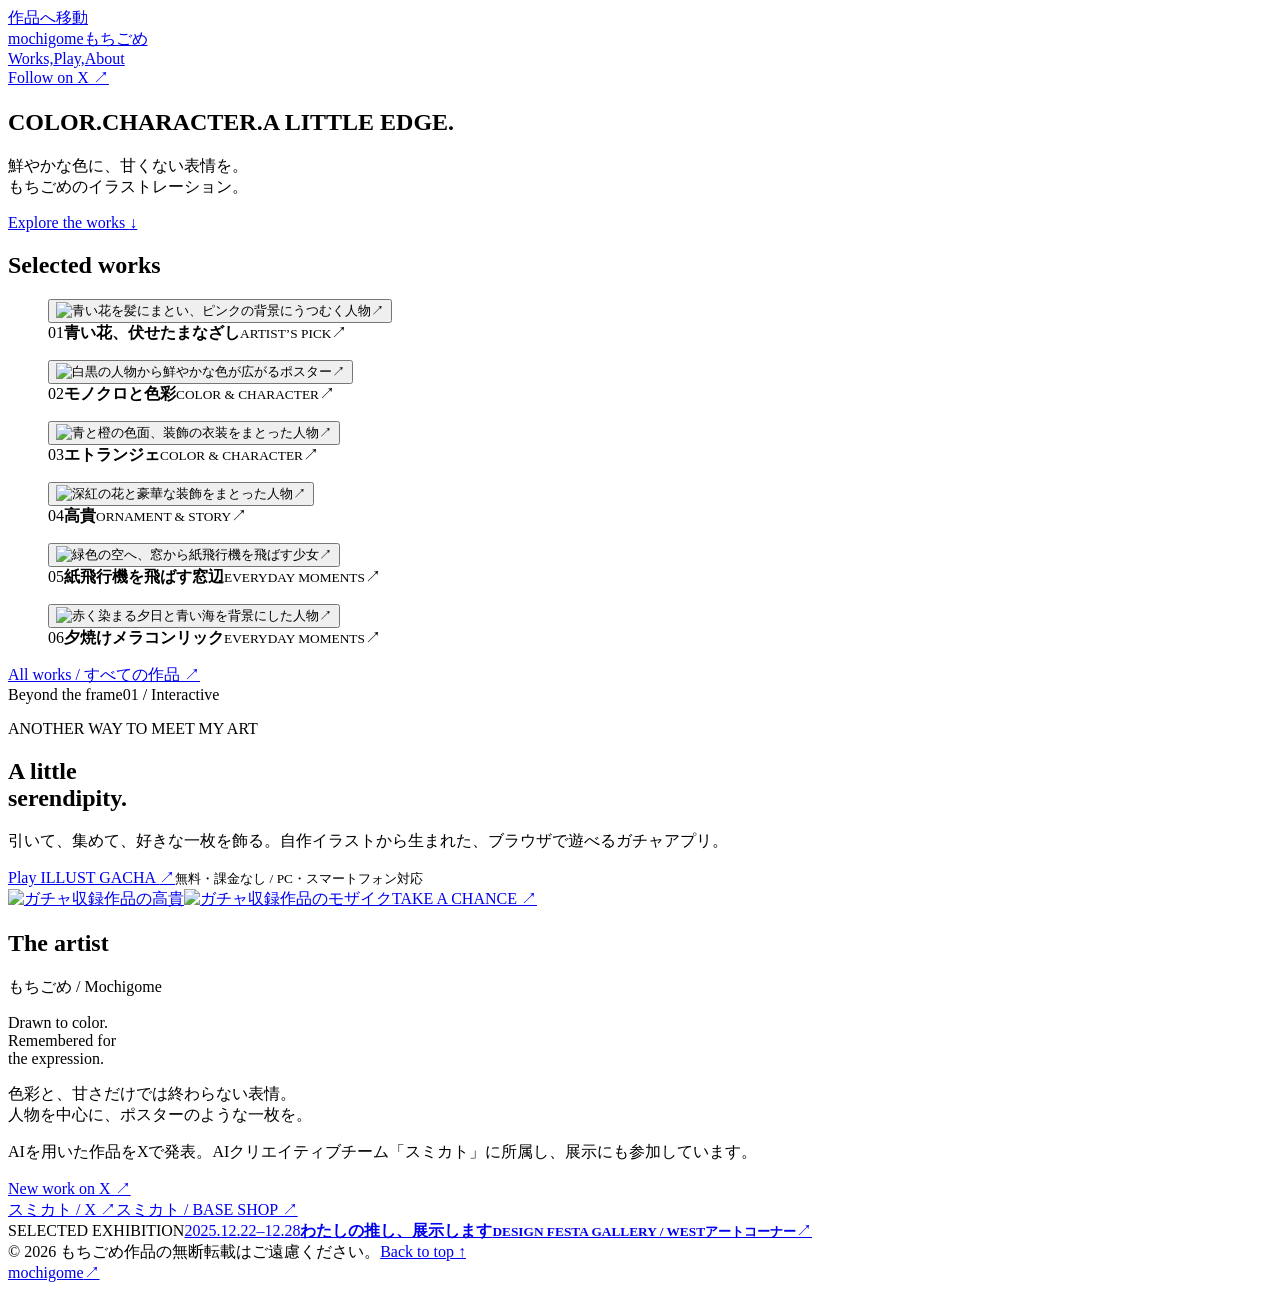
==== index.html @ c5fef79a "Publish Mochigome artist portfolio" ====
<!doctype html><html lang="ja"><head><meta charset="UTF-8"><meta name="viewport" content="width=device-width,initial-scale=1"><title>もちごめ | 色彩と、甘くない表情。</title><meta name="description" content="もちごめのイラストレーション。鮮やかな色に、甘くない表情を。"><link rel="icon" href="/portfolio/favicon.svg">  <script type="module" crossorigin src="/portfolio/assets/index-CirfaHj1.js"></script>
  <link rel="stylesheet" crossorigin href="/portfolio/assets/index-Zeqx3QjS.css">
<link rel="canonical" href="https://mochigome329.github.io/portfolio/">
<meta property="og:type" content="website"><meta property="og:locale" content="ja_JP">
<meta property="og:site_name" content="もちごめ"><meta property="og:title" content="もちごめ | 色彩と、甘くない表情。">
<meta property="og:description" content="色彩と、甘さだけでは終わらない表情。AIアーティスト・もちごめの作品集。"><meta property="og:url" content="https://mochigome329.github.io/portfolio/">
<meta property="og:image" content="https://mochigome329.github.io/portfolio/art/r062.webp"><meta name="twitter:card" content="summary_large_image">
<meta name="twitter:creator" content="@oIwaaakIo"><meta name="robots" content="index, follow"></head><body><div id="root"><link rel="preload" as="image" imageSrcSet="/portfolio/art/r062-small.webp 480w, /portfolio/art/r062.webp 928w" imageSizes="(max-width: 520px) 92vw, (max-width: 900px) 43vw, 27vw" fetchPriority="high"/><link rel="preload" as="image" imageSrcSet="/portfolio/art/r118-small.webp 480w, /portfolio/art/r118.webp 928w" imageSizes="(max-width: 520px) 92vw, (max-width: 900px) 43vw, 27vw" fetchPriority="high"/><link rel="preload" as="image" imageSrcSet="/portfolio/art/r002-small.webp 480w, /portfolio/art/r002.webp 928w" imageSizes="(max-width: 520px) 92vw, (max-width: 900px) 43vw, 27vw" fetchPriority="high"/><link rel="preload" as="image" imageSrcSet="/portfolio/art/r065-small.webp 480w, /portfolio/art/r065.webp 928w" imageSizes="(max-width: 520px) 92vw, (max-width: 900px) 43vw, 27vw" fetchPriority="high"/><a class="skip" href="#works">作品へ移動</a><header class="header"><a href="/portfolio/" class="wordmark">mochigome<span>もちごめ</span></a><nav aria-label="メインナビゲーション"><a href="/portfolio/works/">Works,</a><a href="/portfolio/#projects">Play,</a><a href="/portfolio/#about">About</a></nav><a class="header-social" href="https://x.com/oIwaaakIo" target="_blank" rel="noreferrer">Follow on X ↗</a></header><main id="top"><section class="intro section-grid" aria-labelledby="hero-title"><div class="intro-main"><h1 id="hero-title"><span class="type-line">COLOR.</span><span class="type-line">CHARACTER.</span><span class="type-line type-accent">A LITTLE EDGE.</span></h1><div class="intro-bottom"><p>鮮やかな色に、甘くない表情を。<br/>もちごめのイラストレーション。</p><a href="#works" class="inline-link">Explore the works <span>↓</span></a></div></div></section><section class="archive section-grid featured-archive" id="works" aria-labelledby="works-title"><div class="rail archive-rail"><h2 id="works-title">Selected works</h2></div><div class="archive-grid"><figure class="piece piece-0"><div class="piece-image"><button class="artwork" aria-label="青い花を髪にまとい、ピンクの背景にうつむく人物を拡大"><img src="/portfolio/art/r062.webp" alt="青い花を髪にまとい、ピンクの背景にうつむく人物" width="928" height="1232" srcSet="/portfolio/art/r062-small.webp 480w, /portfolio/art/r062.webp 928w" sizes="(max-width: 520px) 92vw, (max-width: 900px) 43vw, 27vw" loading="eager" fetchPriority="high"/><span class="image-open" aria-hidden="true">↗</span></button></div><figcaption><span class="piece-number">01</span><span><strong>青い花、伏せたまなざし</strong><small>ARTIST’S PICK</small></span><span class="piece-arrow" aria-hidden="true">↗</span></figcaption></figure><figure class="piece piece-1"><div class="piece-image"><button class="artwork" aria-label="白黒の人物から鮮やかな色が広がるポスターを拡大"><img src="/portfolio/art/r118.webp" alt="白黒の人物から鮮やかな色が広がるポスター" width="928" height="1232" srcSet="/portfolio/art/r118-small.webp 480w, /portfolio/art/r118.webp 928w" sizes="(max-width: 520px) 92vw, (max-width: 900px) 43vw, 27vw" loading="eager" fetchPriority="high"/><span class="image-open" aria-hidden="true">↗</span></button></div><figcaption><span class="piece-number">02</span><span><strong>モノクロと色彩</strong><small>COLOR &amp; CHARACTER</small></span><span class="piece-arrow" aria-hidden="true">↗</span></figcaption></figure><figure class="piece piece-2"><div class="piece-image"><button class="artwork" aria-label="エトランジェを拡大"><img src="/portfolio/art/r002.webp" alt="青と橙の色面、装飾の衣装をまとった人物" width="928" height="1232" srcSet="/portfolio/art/r002-small.webp 480w, /portfolio/art/r002.webp 928w" sizes="(max-width: 520px) 92vw, (max-width: 900px) 43vw, 27vw" loading="eager" fetchPriority="high"/><span class="image-open" aria-hidden="true">↗</span></button></div><figcaption><span class="piece-number">03</span><span><strong>エトランジェ</strong><small>COLOR &amp; CHARACTER</small></span><span class="piece-arrow" aria-hidden="true">↗</span></figcaption></figure><figure class="piece piece-3"><div class="piece-image"><button class="artwork" aria-label="高貴を拡大"><img src="/portfolio/art/r065.webp" alt="深紅の花と豪華な装飾をまとった人物" width="928" height="1232" srcSet="/portfolio/art/r065-small.webp 480w, /portfolio/art/r065.webp 928w" sizes="(max-width: 520px) 92vw, (max-width: 900px) 43vw, 27vw" loading="eager" fetchPriority="high"/><span class="image-open" aria-hidden="true">↗</span></button></div><figcaption><span class="piece-number">04</span><span><strong>高貴</strong><small>ORNAMENT &amp; STORY</small></span><span class="piece-arrow" aria-hidden="true">↗</span></figcaption></figure><figure class="piece piece-4"><div class="piece-image"><button class="artwork" aria-label="緑色の空へ、窓から紙飛行機を飛ばす少女を拡大"><img src="/portfolio/art/r033.webp" alt="緑色の空へ、窓から紙飛行機を飛ばす少女" width="928" height="1232" srcSet="/portfolio/art/r033-small.webp 480w, /portfolio/art/r033.webp 928w" sizes="(max-width: 520px) 92vw, (max-width: 900px) 43vw, 27vw" loading="lazy" fetchPriority="auto"/><span class="image-open" aria-hidden="true">↗</span></button></div><figcaption><span class="piece-number">05</span><span><strong>紙飛行機を飛ばす窓辺</strong><small>EVERYDAY MOMENTS</small></span><span class="piece-arrow" aria-hidden="true">↗</span></figcaption></figure><figure class="piece piece-5"><div class="piece-image"><button class="artwork" aria-label="夕焼けメラコンリックを拡大"><img src="/portfolio/art/r139.webp" alt="赤く染まる夕日と青い海を背景にした人物" width="1024" height="1024" srcSet="/portfolio/art/r139-small.webp 480w, /portfolio/art/r139.webp 1024w" sizes="(max-width: 520px) 92vw, (max-width: 900px) 43vw, 27vw" loading="lazy" fetchPriority="auto"/><span class="image-open" aria-hidden="true">↗</span></button></div><figcaption><span class="piece-number">06</span><span><strong>夕焼けメラコンリック</strong><small>EVERYDAY MOMENTS</small></span><span class="piece-arrow" aria-hidden="true">↗</span></figcaption></figure></div><div class="archive-action"><a class="inline-link" href="/portfolio/works/">All works / すべての作品 <span>↗</span></a></div></section><section class="play-section section-grid" id="projects" aria-labelledby="project-title"><div class="rail"><span>Beyond the frame</span><span>01 / Interactive</span></div><div class="play-content"><div class="play-copy"><p class="micro">ANOTHER WAY TO MEET MY ART</p><h2 id="project-title">A little<br/>serendipity.</h2><p>引いて、集めて、好きな一枚を飾る。自作イラストから生まれた、ブラウザで遊べるガチャアプリ。</p><a class="inline-link" href="https://mochigome329.github.io/illust-gacha/" target="_blank" rel="noreferrer">Play ILLUST GACHA <span>↗</span></a><small class="play-note">無料・課金なし / PC・スマートフォン対応</small></div><a class="project-art" href="https://mochigome329.github.io/illust-gacha/" target="_blank" rel="noreferrer" aria-label="ILLUST GACHAを開く"><img src="/portfolio/art/r065-small.webp" alt="ガチャ収録作品の高貴" width="480" height="637" loading="lazy"/><img src="/portfolio/art/r025-small.webp" alt="ガチャ収録作品のモザイク" width="480" height="637" loading="lazy"/><span>TAKE A CHANCE ↗</span></a></div></section><section class="about-section section-grid" id="about" aria-labelledby="about-title"><div class="rail"><h2 id="about-title">The artist</h2><span>もちごめ / Mochigome</span></div><div class="about-content"><p class="statement">Drawn to color.<br/>Remembered for<br/>the expression.</p><div class="about-detail"><p>色彩と、甘さだけでは終わらない表情。<br/>人物を中心に、ポスターのような一枚を。</p><p>AIを用いた作品をXで発表。AIクリエイティブチーム「スミカト」に所属し、展示にも参加しています。</p><a class="inline-link" href="https://x.com/oIwaaakIo" target="_blank" rel="noreferrer">New work on X <span>↗</span></a><div class="collective-links"><a href="https://x.com/sumikato_art" target="_blank" rel="noreferrer">スミカト / X ↗</a><a href="https://t.co/s83KgLl2EQ" target="_blank" rel="noreferrer">スミカト / BASE SHOP ↗</a></div></div><div class="exhibition"><span class="micro">SELECTED EXHIBITION</span><a href="https://designfestagallery.com/oshi/" target="_blank" rel="noreferrer"><span>2025.12.22–12.28</span><strong>わたしの推し、展示します<small>DESIGN FESTA GALLERY / WESTアートコーナー</small></strong><span>↗</span></a></div></div></section></main><footer><div class="footer-top"><span>© 2026 もちごめ</span><span>作品の無断転載はご遠慮ください。</span><a href="#top">Back to top ↑</a></div><a class="footer-wordmark" href="https://x.com/oIwaaakIo" target="_blank" rel="noreferrer" aria-label="もちごめのXへ">mochigome<span>↗</span></a></footer></div></body></html>
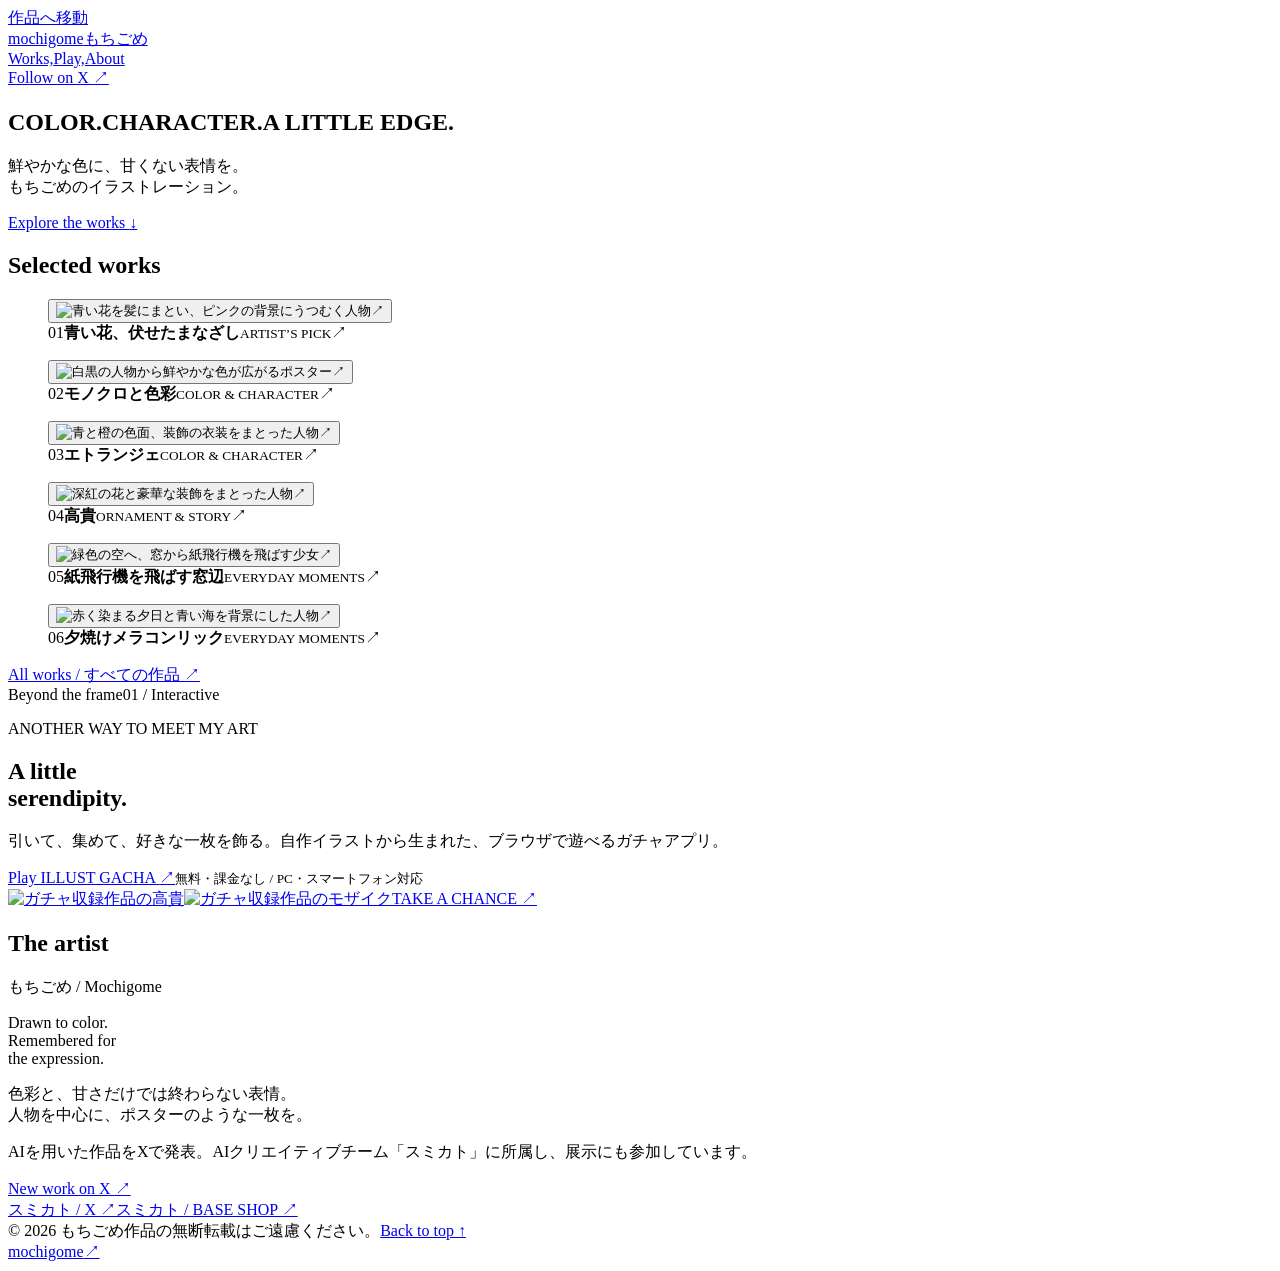
==== commit 4193b7e3: "Update portfolio publication" ====
--- a/index.html
+++ b/index.html
@@ -1,8 +1,8 @@
-<!doctype html><html lang="ja"><head><meta charset="UTF-8"><meta name="viewport" content="width=device-width,initial-scale=1"><title>もちごめ | 色彩と、甘くない表情。</title><meta name="description" content="もちごめのイラストレーション。鮮やかな色に、甘くない表情を。"><link rel="icon" href="/portfolio/favicon.svg">  <script type="module" crossorigin src="/portfolio/assets/index-CirfaHj1.js"></script>
+<!doctype html><html lang="ja"><head><meta charset="UTF-8"><meta name="viewport" content="width=device-width,initial-scale=1"><title>もちごめ | 色彩と、甘くない表情。</title><meta name="description" content="もちごめのイラストレーション。鮮やかな色に、甘くない表情を。"><link rel="icon" href="/portfolio/favicon.svg">  <script type="module" crossorigin src="/portfolio/assets/index-CVFdYA6m.js"></script>
   <link rel="stylesheet" crossorigin href="/portfolio/assets/index-Zeqx3QjS.css">
 <link rel="canonical" href="https://mochigome329.github.io/portfolio/">
 <meta property="og:type" content="website"><meta property="og:locale" content="ja_JP">
 <meta property="og:site_name" content="もちごめ"><meta property="og:title" content="もちごめ | 色彩と、甘くない表情。">
 <meta property="og:description" content="色彩と、甘さだけでは終わらない表情。AIアーティスト・もちごめの作品集。"><meta property="og:url" content="https://mochigome329.github.io/portfolio/">
 <meta property="og:image" content="https://mochigome329.github.io/portfolio/art/r062.webp"><meta name="twitter:card" content="summary_large_image">
-<meta name="twitter:creator" content="@oIwaaakIo"><meta name="robots" content="index, follow"></head><body><div id="root"><link rel="preload" as="image" imageSrcSet="/portfolio/art/r062-small.webp 480w, /portfolio/art/r062.webp 928w" imageSizes="(max-width: 520px) 92vw, (max-width: 900px) 43vw, 27vw" fetchPriority="high"/><link rel="preload" as="image" imageSrcSet="/portfolio/art/r118-small.webp 480w, /portfolio/art/r118.webp 928w" imageSizes="(max-width: 520px) 92vw, (max-width: 900px) 43vw, 27vw" fetchPriority="high"/><link rel="preload" as="image" imageSrcSet="/portfolio/art/r002-small.webp 480w, /portfolio/art/r002.webp 928w" imageSizes="(max-width: 520px) 92vw, (max-width: 900px) 43vw, 27vw" fetchPriority="high"/><link rel="preload" as="image" imageSrcSet="/portfolio/art/r065-small.webp 480w, /portfolio/art/r065.webp 928w" imageSizes="(max-width: 520px) 92vw, (max-width: 900px) 43vw, 27vw" fetchPriority="high"/><a class="skip" href="#works">作品へ移動</a><header class="header"><a href="/portfolio/" class="wordmark">mochigome<span>もちごめ</span></a><nav aria-label="メインナビゲーション"><a href="/portfolio/works/">Works,</a><a href="/portfolio/#projects">Play,</a><a href="/portfolio/#about">About</a></nav><a class="header-social" href="https://x.com/oIwaaakIo" target="_blank" rel="noreferrer">Follow on X ↗</a></header><main id="top"><section class="intro section-grid" aria-labelledby="hero-title"><div class="intro-main"><h1 id="hero-title"><span class="type-line">COLOR.</span><span class="type-line">CHARACTER.</span><span class="type-line type-accent">A LITTLE EDGE.</span></h1><div class="intro-bottom"><p>鮮やかな色に、甘くない表情を。<br/>もちごめのイラストレーション。</p><a href="#works" class="inline-link">Explore the works <span>↓</span></a></div></div></section><section class="archive section-grid featured-archive" id="works" aria-labelledby="works-title"><div class="rail archive-rail"><h2 id="works-title">Selected works</h2></div><div class="archive-grid"><figure class="piece piece-0"><div class="piece-image"><button class="artwork" aria-label="青い花を髪にまとい、ピンクの背景にうつむく人物を拡大"><img src="/portfolio/art/r062.webp" alt="青い花を髪にまとい、ピンクの背景にうつむく人物" width="928" height="1232" srcSet="/portfolio/art/r062-small.webp 480w, /portfolio/art/r062.webp 928w" sizes="(max-width: 520px) 92vw, (max-width: 900px) 43vw, 27vw" loading="eager" fetchPriority="high"/><span class="image-open" aria-hidden="true">↗</span></button></div><figcaption><span class="piece-number">01</span><span><strong>青い花、伏せたまなざし</strong><small>ARTIST’S PICK</small></span><span class="piece-arrow" aria-hidden="true">↗</span></figcaption></figure><figure class="piece piece-1"><div class="piece-image"><button class="artwork" aria-label="白黒の人物から鮮やかな色が広がるポスターを拡大"><img src="/portfolio/art/r118.webp" alt="白黒の人物から鮮やかな色が広がるポスター" width="928" height="1232" srcSet="/portfolio/art/r118-small.webp 480w, /portfolio/art/r118.webp 928w" sizes="(max-width: 520px) 92vw, (max-width: 900px) 43vw, 27vw" loading="eager" fetchPriority="high"/><span class="image-open" aria-hidden="true">↗</span></button></div><figcaption><span class="piece-number">02</span><span><strong>モノクロと色彩</strong><small>COLOR &amp; CHARACTER</small></span><span class="piece-arrow" aria-hidden="true">↗</span></figcaption></figure><figure class="piece piece-2"><div class="piece-image"><button class="artwork" aria-label="エトランジェを拡大"><img src="/portfolio/art/r002.webp" alt="青と橙の色面、装飾の衣装をまとった人物" width="928" height="1232" srcSet="/portfolio/art/r002-small.webp 480w, /portfolio/art/r002.webp 928w" sizes="(max-width: 520px) 92vw, (max-width: 900px) 43vw, 27vw" loading="eager" fetchPriority="high"/><span class="image-open" aria-hidden="true">↗</span></button></div><figcaption><span class="piece-number">03</span><span><strong>エトランジェ</strong><small>COLOR &amp; CHARACTER</small></span><span class="piece-arrow" aria-hidden="true">↗</span></figcaption></figure><figure class="piece piece-3"><div class="piece-image"><button class="artwork" aria-label="高貴を拡大"><img src="/portfolio/art/r065.webp" alt="深紅の花と豪華な装飾をまとった人物" width="928" height="1232" srcSet="/portfolio/art/r065-small.webp 480w, /portfolio/art/r065.webp 928w" sizes="(max-width: 520px) 92vw, (max-width: 900px) 43vw, 27vw" loading="eager" fetchPriority="high"/><span class="image-open" aria-hidden="true">↗</span></button></div><figcaption><span class="piece-number">04</span><span><strong>高貴</strong><small>ORNAMENT &amp; STORY</small></span><span class="piece-arrow" aria-hidden="true">↗</span></figcaption></figure><figure class="piece piece-4"><div class="piece-image"><button class="artwork" aria-label="緑色の空へ、窓から紙飛行機を飛ばす少女を拡大"><img src="/portfolio/art/r033.webp" alt="緑色の空へ、窓から紙飛行機を飛ばす少女" width="928" height="1232" srcSet="/portfolio/art/r033-small.webp 480w, /portfolio/art/r033.webp 928w" sizes="(max-width: 520px) 92vw, (max-width: 900px) 43vw, 27vw" loading="lazy" fetchPriority="auto"/><span class="image-open" aria-hidden="true">↗</span></button></div><figcaption><span class="piece-number">05</span><span><strong>紙飛行機を飛ばす窓辺</strong><small>EVERYDAY MOMENTS</small></span><span class="piece-arrow" aria-hidden="true">↗</span></figcaption></figure><figure class="piece piece-5"><div class="piece-image"><button class="artwork" aria-label="夕焼けメラコンリックを拡大"><img src="/portfolio/art/r139.webp" alt="赤く染まる夕日と青い海を背景にした人物" width="1024" height="1024" srcSet="/portfolio/art/r139-small.webp 480w, /portfolio/art/r139.webp 1024w" sizes="(max-width: 520px) 92vw, (max-width: 900px) 43vw, 27vw" loading="lazy" fetchPriority="auto"/><span class="image-open" aria-hidden="true">↗</span></button></div><figcaption><span class="piece-number">06</span><span><strong>夕焼けメラコンリック</strong><small>EVERYDAY MOMENTS</small></span><span class="piece-arrow" aria-hidden="true">↗</span></figcaption></figure></div><div class="archive-action"><a class="inline-link" href="/portfolio/works/">All works / すべての作品 <span>↗</span></a></div></section><section class="play-section section-grid" id="projects" aria-labelledby="project-title"><div class="rail"><span>Beyond the frame</span><span>01 / Interactive</span></div><div class="play-content"><div class="play-copy"><p class="micro">ANOTHER WAY TO MEET MY ART</p><h2 id="project-title">A little<br/>serendipity.</h2><p>引いて、集めて、好きな一枚を飾る。自作イラストから生まれた、ブラウザで遊べるガチャアプリ。</p><a class="inline-link" href="https://mochigome329.github.io/illust-gacha/" target="_blank" rel="noreferrer">Play ILLUST GACHA <span>↗</span></a><small class="play-note">無料・課金なし / PC・スマートフォン対応</small></div><a class="project-art" href="https://mochigome329.github.io/illust-gacha/" target="_blank" rel="noreferrer" aria-label="ILLUST GACHAを開く"><img src="/portfolio/art/r065-small.webp" alt="ガチャ収録作品の高貴" width="480" height="637" loading="lazy"/><img src="/portfolio/art/r025-small.webp" alt="ガチャ収録作品のモザイク" width="480" height="637" loading="lazy"/><span>TAKE A CHANCE ↗</span></a></div></section><section class="about-section section-grid" id="about" aria-labelledby="about-title"><div class="rail"><h2 id="about-title">The artist</h2><span>もちごめ / Mochigome</span></div><div class="about-content"><p class="statement">Drawn to color.<br/>Remembered for<br/>the expression.</p><div class="about-detail"><p>色彩と、甘さだけでは終わらない表情。<br/>人物を中心に、ポスターのような一枚を。</p><p>AIを用いた作品をXで発表。AIクリエイティブチーム「スミカト」に所属し、展示にも参加しています。</p><a class="inline-link" href="https://x.com/oIwaaakIo" target="_blank" rel="noreferrer">New work on X <span>↗</span></a><div class="collective-links"><a href="https://x.com/sumikato_art" target="_blank" rel="noreferrer">スミカト / X ↗</a><a href="https://t.co/s83KgLl2EQ" target="_blank" rel="noreferrer">スミカト / BASE SHOP ↗</a></div></div><div class="exhibition"><span class="micro">SELECTED EXHIBITION</span><a href="https://designfestagallery.com/oshi/" target="_blank" rel="noreferrer"><span>2025.12.22–12.28</span><strong>わたしの推し、展示します<small>DESIGN FESTA GALLERY / WESTアートコーナー</small></strong><span>↗</span></a></div></div></section></main><footer><div class="footer-top"><span>© 2026 もちごめ</span><span>作品の無断転載はご遠慮ください。</span><a href="#top">Back to top ↑</a></div><a class="footer-wordmark" href="https://x.com/oIwaaakIo" target="_blank" rel="noreferrer" aria-label="もちごめのXへ">mochigome<span>↗</span></a></footer></div></body></html>+<meta name="twitter:creator" content="@oIwaaakIo"><meta name="robots" content="index, follow"></head><body><div id="root"><link rel="preload" as="image" imageSrcSet="/portfolio/art/r062-small.webp 480w, /portfolio/art/r062.webp 928w" imageSizes="(max-width: 520px) 92vw, (max-width: 900px) 43vw, 27vw" fetchPriority="high"/><link rel="preload" as="image" imageSrcSet="/portfolio/art/r118-small.webp 480w, /portfolio/art/r118.webp 928w" imageSizes="(max-width: 520px) 92vw, (max-width: 900px) 43vw, 27vw" fetchPriority="high"/><link rel="preload" as="image" imageSrcSet="/portfolio/art/r002-small.webp 480w, /portfolio/art/r002.webp 928w" imageSizes="(max-width: 520px) 92vw, (max-width: 900px) 43vw, 27vw" fetchPriority="high"/><link rel="preload" as="image" imageSrcSet="/portfolio/art/r065-small.webp 480w, /portfolio/art/r065.webp 928w" imageSizes="(max-width: 520px) 92vw, (max-width: 900px) 43vw, 27vw" fetchPriority="high"/><a class="skip" href="#works">作品へ移動</a><header class="header"><a href="/portfolio/" class="wordmark">mochigome<span>もちごめ</span></a><nav aria-label="メインナビゲーション"><a href="/portfolio/works/">Works,</a><a href="/portfolio/#projects">Play,</a><a href="/portfolio/#about">About</a></nav><a class="header-social" href="https://x.com/oIwaaakIo" target="_blank" rel="noreferrer">Follow on X ↗</a></header><main id="top"><section class="intro section-grid" aria-labelledby="hero-title"><div class="intro-main"><h1 id="hero-title"><span class="type-line">COLOR.</span><span class="type-line">CHARACTER.</span><span class="type-line type-accent">A LITTLE EDGE.</span></h1><div class="intro-bottom"><p>鮮やかな色に、甘くない表情を。<br/>もちごめのイラストレーション。</p><a href="#works" class="inline-link">Explore the works <span>↓</span></a></div></div></section><section class="archive section-grid featured-archive" id="works" aria-labelledby="works-title"><div class="rail archive-rail"><h2 id="works-title">Selected works</h2></div><div class="archive-grid"><figure class="piece piece-0"><div class="piece-image"><button class="artwork" aria-label="青い花を髪にまとい、ピンクの背景にうつむく人物を拡大"><img src="/portfolio/art/r062.webp" alt="青い花を髪にまとい、ピンクの背景にうつむく人物" width="928" height="1232" srcSet="/portfolio/art/r062-small.webp 480w, /portfolio/art/r062.webp 928w" sizes="(max-width: 520px) 92vw, (max-width: 900px) 43vw, 27vw" loading="eager" fetchPriority="high"/><span class="image-open" aria-hidden="true">↗</span></button></div><figcaption><span class="piece-number">01</span><span><strong>青い花、伏せたまなざし</strong><small>ARTIST’S PICK</small></span><span class="piece-arrow" aria-hidden="true">↗</span></figcaption></figure><figure class="piece piece-1"><div class="piece-image"><button class="artwork" aria-label="白黒の人物から鮮やかな色が広がるポスターを拡大"><img src="/portfolio/art/r118.webp" alt="白黒の人物から鮮やかな色が広がるポスター" width="928" height="1232" srcSet="/portfolio/art/r118-small.webp 480w, /portfolio/art/r118.webp 928w" sizes="(max-width: 520px) 92vw, (max-width: 900px) 43vw, 27vw" loading="eager" fetchPriority="high"/><span class="image-open" aria-hidden="true">↗</span></button></div><figcaption><span class="piece-number">02</span><span><strong>モノクロと色彩</strong><small>COLOR &amp; CHARACTER</small></span><span class="piece-arrow" aria-hidden="true">↗</span></figcaption></figure><figure class="piece piece-2"><div class="piece-image"><button class="artwork" aria-label="エトランジェを拡大"><img src="/portfolio/art/r002.webp" alt="青と橙の色面、装飾の衣装をまとった人物" width="928" height="1232" srcSet="/portfolio/art/r002-small.webp 480w, /portfolio/art/r002.webp 928w" sizes="(max-width: 520px) 92vw, (max-width: 900px) 43vw, 27vw" loading="eager" fetchPriority="high"/><span class="image-open" aria-hidden="true">↗</span></button></div><figcaption><span class="piece-number">03</span><span><strong>エトランジェ</strong><small>COLOR &amp; CHARACTER</small></span><span class="piece-arrow" aria-hidden="true">↗</span></figcaption></figure><figure class="piece piece-3"><div class="piece-image"><button class="artwork" aria-label="高貴を拡大"><img src="/portfolio/art/r065.webp" alt="深紅の花と豪華な装飾をまとった人物" width="928" height="1232" srcSet="/portfolio/art/r065-small.webp 480w, /portfolio/art/r065.webp 928w" sizes="(max-width: 520px) 92vw, (max-width: 900px) 43vw, 27vw" loading="eager" fetchPriority="high"/><span class="image-open" aria-hidden="true">↗</span></button></div><figcaption><span class="piece-number">04</span><span><strong>高貴</strong><small>ORNAMENT &amp; STORY</small></span><span class="piece-arrow" aria-hidden="true">↗</span></figcaption></figure><figure class="piece piece-4"><div class="piece-image"><button class="artwork" aria-label="緑色の空へ、窓から紙飛行機を飛ばす少女を拡大"><img src="/portfolio/art/r033.webp" alt="緑色の空へ、窓から紙飛行機を飛ばす少女" width="928" height="1232" srcSet="/portfolio/art/r033-small.webp 480w, /portfolio/art/r033.webp 928w" sizes="(max-width: 520px) 92vw, (max-width: 900px) 43vw, 27vw" loading="lazy" fetchPriority="auto"/><span class="image-open" aria-hidden="true">↗</span></button></div><figcaption><span class="piece-number">05</span><span><strong>紙飛行機を飛ばす窓辺</strong><small>EVERYDAY MOMENTS</small></span><span class="piece-arrow" aria-hidden="true">↗</span></figcaption></figure><figure class="piece piece-5"><div class="piece-image"><button class="artwork" aria-label="夕焼けメラコンリックを拡大"><img src="/portfolio/art/r139.webp" alt="赤く染まる夕日と青い海を背景にした人物" width="1024" height="1024" srcSet="/portfolio/art/r139-small.webp 480w, /portfolio/art/r139.webp 1024w" sizes="(max-width: 520px) 92vw, (max-width: 900px) 43vw, 27vw" loading="lazy" fetchPriority="auto"/><span class="image-open" aria-hidden="true">↗</span></button></div><figcaption><span class="piece-number">06</span><span><strong>夕焼けメラコンリック</strong><small>EVERYDAY MOMENTS</small></span><span class="piece-arrow" aria-hidden="true">↗</span></figcaption></figure></div><div class="archive-action"><a class="inline-link" href="/portfolio/works/">All works / すべての作品 <span>↗</span></a></div></section><section class="play-section section-grid" id="projects" aria-labelledby="project-title"><div class="rail"><span>Beyond the frame</span><span>01 / Interactive</span></div><div class="play-content"><div class="play-copy"><p class="micro">ANOTHER WAY TO MEET MY ART</p><h2 id="project-title">A little<br/>serendipity.</h2><p>引いて、集めて、好きな一枚を飾る。自作イラストから生まれた、ブラウザで遊べるガチャアプリ。</p><a class="inline-link" href="https://mochigome329.github.io/illust-gacha/" target="_blank" rel="noreferrer">Play ILLUST GACHA <span>↗</span></a><small class="play-note">無料・課金なし / PC・スマートフォン対応</small></div><a class="project-art" href="https://mochigome329.github.io/illust-gacha/" target="_blank" rel="noreferrer" aria-label="ILLUST GACHAを開く"><img src="/portfolio/art/r065-small.webp" alt="ガチャ収録作品の高貴" width="480" height="637" loading="lazy"/><img src="/portfolio/art/r025-small.webp" alt="ガチャ収録作品のモザイク" width="480" height="637" loading="lazy"/><span>TAKE A CHANCE ↗</span></a></div></section><section class="about-section section-grid" id="about" aria-labelledby="about-title"><div class="rail"><h2 id="about-title">The artist</h2><span>もちごめ / Mochigome</span></div><div class="about-content"><p class="statement">Drawn to color.<br/>Remembered for<br/>the expression.</p><div class="about-detail"><p>色彩と、甘さだけでは終わらない表情。<br/>人物を中心に、ポスターのような一枚を。</p><p>AIを用いた作品をXで発表。AIクリエイティブチーム「スミカト」に所属し、展示にも参加しています。</p><a class="inline-link" href="https://x.com/oIwaaakIo" target="_blank" rel="noreferrer">New work on X <span>↗</span></a><div class="collective-links"><a href="https://x.com/sumikato_art" target="_blank" rel="noreferrer">スミカト / X ↗</a><a href="https://t.co/s83KgLl2EQ" target="_blank" rel="noreferrer">スミカト / BASE SHOP ↗</a></div></div></div></section></main><footer><div class="footer-top"><span>© 2026 もちごめ</span><span>作品の無断転載はご遠慮ください。</span><a href="#top">Back to top ↑</a></div><a class="footer-wordmark" href="https://x.com/oIwaaakIo" target="_blank" rel="noreferrer" aria-label="もちごめのXへ">mochigome<span>↗</span></a></footer></div></body></html>
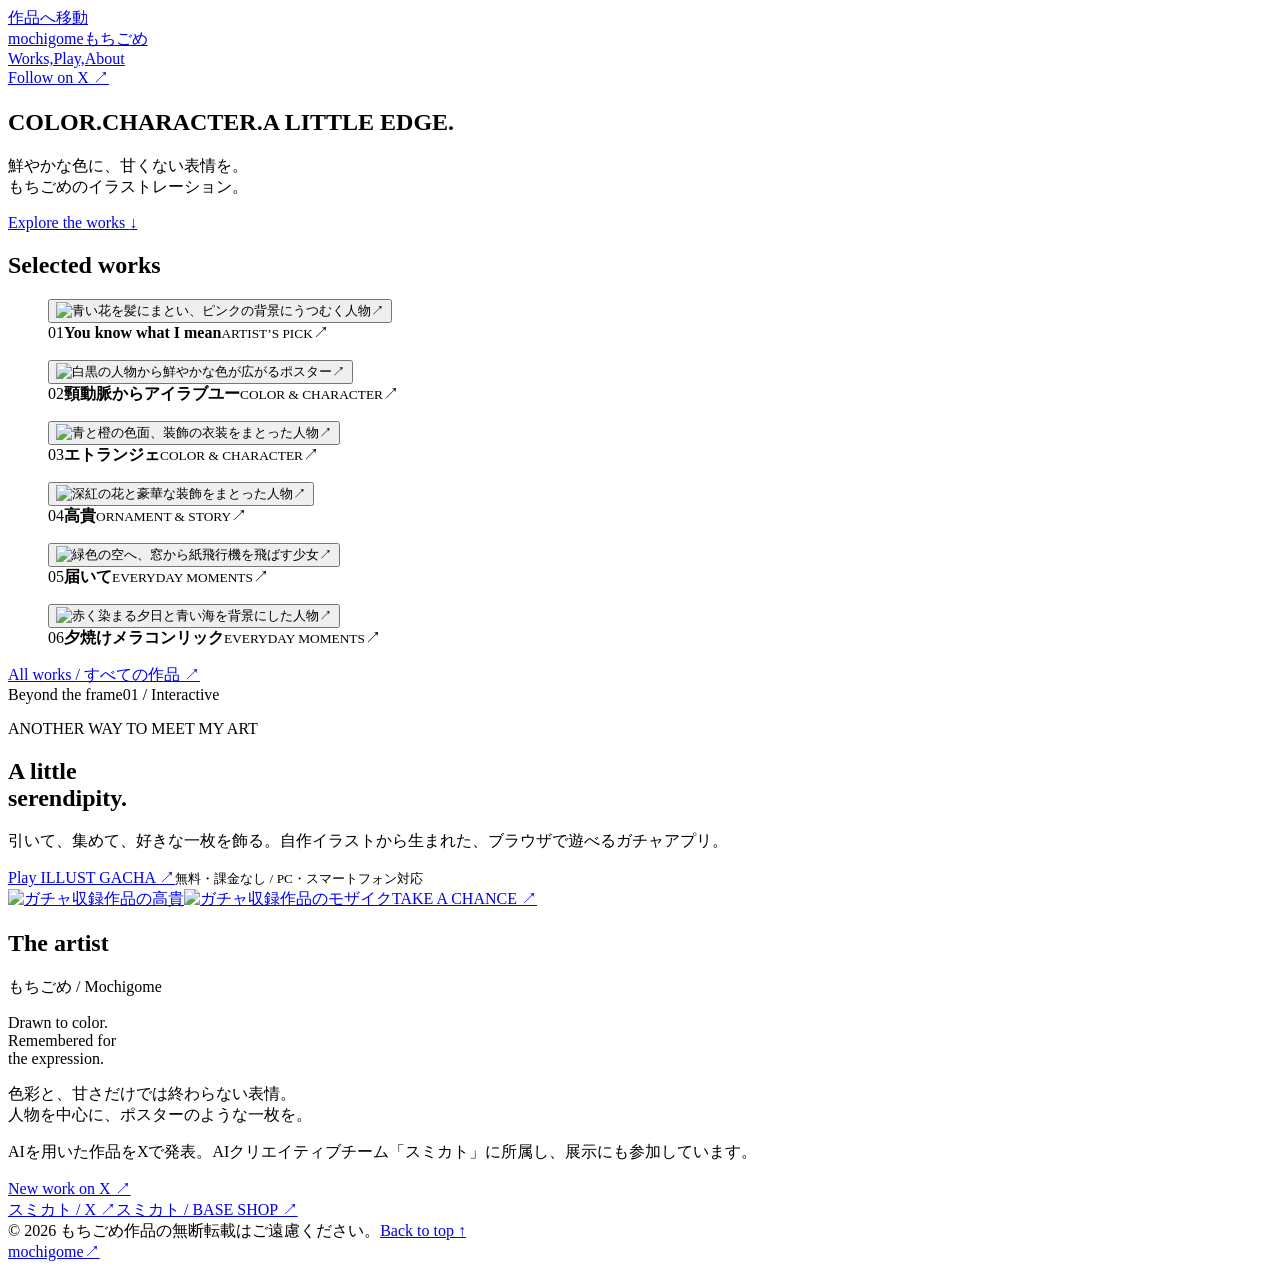
==== commit e1685e72: "Update portfolio publication" ====
--- a/index.html
+++ b/index.html
@@ -1,8 +1,8 @@
-<!doctype html><html lang="ja"><head><meta charset="UTF-8"><meta name="viewport" content="width=device-width,initial-scale=1"><title>もちごめ | 色彩と、甘くない表情。</title><meta name="description" content="もちごめのイラストレーション。鮮やかな色に、甘くない表情を。"><link rel="icon" href="/portfolio/favicon.svg">  <script type="module" crossorigin src="/portfolio/assets/index-CVFdYA6m.js"></script>
+<!doctype html><html lang="ja"><head><meta charset="UTF-8"><meta name="viewport" content="width=device-width,initial-scale=1"><title>もちごめ | 色彩と、甘くない表情。</title><meta name="description" content="もちごめのイラストレーション。鮮やかな色に、甘くない表情を。"><link rel="icon" href="/portfolio/favicon.svg">  <script type="module" crossorigin src="/portfolio/assets/index-BKM-yjOw.js"></script>
   <link rel="stylesheet" crossorigin href="/portfolio/assets/index-Zeqx3QjS.css">
 <link rel="canonical" href="https://mochigome329.github.io/portfolio/">
 <meta property="og:type" content="website"><meta property="og:locale" content="ja_JP">
 <meta property="og:site_name" content="もちごめ"><meta property="og:title" content="もちごめ | 色彩と、甘くない表情。">
 <meta property="og:description" content="色彩と、甘さだけでは終わらない表情。AIアーティスト・もちごめの作品集。"><meta property="og:url" content="https://mochigome329.github.io/portfolio/">
 <meta property="og:image" content="https://mochigome329.github.io/portfolio/art/r062.webp"><meta name="twitter:card" content="summary_large_image">
-<meta name="twitter:creator" content="@oIwaaakIo"><meta name="robots" content="index, follow"></head><body><div id="root"><link rel="preload" as="image" imageSrcSet="/portfolio/art/r062-small.webp 480w, /portfolio/art/r062.webp 928w" imageSizes="(max-width: 520px) 92vw, (max-width: 900px) 43vw, 27vw" fetchPriority="high"/><link rel="preload" as="image" imageSrcSet="/portfolio/art/r118-small.webp 480w, /portfolio/art/r118.webp 928w" imageSizes="(max-width: 520px) 92vw, (max-width: 900px) 43vw, 27vw" fetchPriority="high"/><link rel="preload" as="image" imageSrcSet="/portfolio/art/r002-small.webp 480w, /portfolio/art/r002.webp 928w" imageSizes="(max-width: 520px) 92vw, (max-width: 900px) 43vw, 27vw" fetchPriority="high"/><link rel="preload" as="image" imageSrcSet="/portfolio/art/r065-small.webp 480w, /portfolio/art/r065.webp 928w" imageSizes="(max-width: 520px) 92vw, (max-width: 900px) 43vw, 27vw" fetchPriority="high"/><a class="skip" href="#works">作品へ移動</a><header class="header"><a href="/portfolio/" class="wordmark">mochigome<span>もちごめ</span></a><nav aria-label="メインナビゲーション"><a href="/portfolio/works/">Works,</a><a href="/portfolio/#projects">Play,</a><a href="/portfolio/#about">About</a></nav><a class="header-social" href="https://x.com/oIwaaakIo" target="_blank" rel="noreferrer">Follow on X ↗</a></header><main id="top"><section class="intro section-grid" aria-labelledby="hero-title"><div class="intro-main"><h1 id="hero-title"><span class="type-line">COLOR.</span><span class="type-line">CHARACTER.</span><span class="type-line type-accent">A LITTLE EDGE.</span></h1><div class="intro-bottom"><p>鮮やかな色に、甘くない表情を。<br/>もちごめのイラストレーション。</p><a href="#works" class="inline-link">Explore the works <span>↓</span></a></div></div></section><section class="archive section-grid featured-archive" id="works" aria-labelledby="works-title"><div class="rail archive-rail"><h2 id="works-title">Selected works</h2></div><div class="archive-grid"><figure class="piece piece-0"><div class="piece-image"><button class="artwork" aria-label="青い花を髪にまとい、ピンクの背景にうつむく人物を拡大"><img src="/portfolio/art/r062.webp" alt="青い花を髪にまとい、ピンクの背景にうつむく人物" width="928" height="1232" srcSet="/portfolio/art/r062-small.webp 480w, /portfolio/art/r062.webp 928w" sizes="(max-width: 520px) 92vw, (max-width: 900px) 43vw, 27vw" loading="eager" fetchPriority="high"/><span class="image-open" aria-hidden="true">↗</span></button></div><figcaption><span class="piece-number">01</span><span><strong>青い花、伏せたまなざし</strong><small>ARTIST’S PICK</small></span><span class="piece-arrow" aria-hidden="true">↗</span></figcaption></figure><figure class="piece piece-1"><div class="piece-image"><button class="artwork" aria-label="白黒の人物から鮮やかな色が広がるポスターを拡大"><img src="/portfolio/art/r118.webp" alt="白黒の人物から鮮やかな色が広がるポスター" width="928" height="1232" srcSet="/portfolio/art/r118-small.webp 480w, /portfolio/art/r118.webp 928w" sizes="(max-width: 520px) 92vw, (max-width: 900px) 43vw, 27vw" loading="eager" fetchPriority="high"/><span class="image-open" aria-hidden="true">↗</span></button></div><figcaption><span class="piece-number">02</span><span><strong>モノクロと色彩</strong><small>COLOR &amp; CHARACTER</small></span><span class="piece-arrow" aria-hidden="true">↗</span></figcaption></figure><figure class="piece piece-2"><div class="piece-image"><button class="artwork" aria-label="エトランジェを拡大"><img src="/portfolio/art/r002.webp" alt="青と橙の色面、装飾の衣装をまとった人物" width="928" height="1232" srcSet="/portfolio/art/r002-small.webp 480w, /portfolio/art/r002.webp 928w" sizes="(max-width: 520px) 92vw, (max-width: 900px) 43vw, 27vw" loading="eager" fetchPriority="high"/><span class="image-open" aria-hidden="true">↗</span></button></div><figcaption><span class="piece-number">03</span><span><strong>エトランジェ</strong><small>COLOR &amp; CHARACTER</small></span><span class="piece-arrow" aria-hidden="true">↗</span></figcaption></figure><figure class="piece piece-3"><div class="piece-image"><button class="artwork" aria-label="高貴を拡大"><img src="/portfolio/art/r065.webp" alt="深紅の花と豪華な装飾をまとった人物" width="928" height="1232" srcSet="/portfolio/art/r065-small.webp 480w, /portfolio/art/r065.webp 928w" sizes="(max-width: 520px) 92vw, (max-width: 900px) 43vw, 27vw" loading="eager" fetchPriority="high"/><span class="image-open" aria-hidden="true">↗</span></button></div><figcaption><span class="piece-number">04</span><span><strong>高貴</strong><small>ORNAMENT &amp; STORY</small></span><span class="piece-arrow" aria-hidden="true">↗</span></figcaption></figure><figure class="piece piece-4"><div class="piece-image"><button class="artwork" aria-label="緑色の空へ、窓から紙飛行機を飛ばす少女を拡大"><img src="/portfolio/art/r033.webp" alt="緑色の空へ、窓から紙飛行機を飛ばす少女" width="928" height="1232" srcSet="/portfolio/art/r033-small.webp 480w, /portfolio/art/r033.webp 928w" sizes="(max-width: 520px) 92vw, (max-width: 900px) 43vw, 27vw" loading="lazy" fetchPriority="auto"/><span class="image-open" aria-hidden="true">↗</span></button></div><figcaption><span class="piece-number">05</span><span><strong>紙飛行機を飛ばす窓辺</strong><small>EVERYDAY MOMENTS</small></span><span class="piece-arrow" aria-hidden="true">↗</span></figcaption></figure><figure class="piece piece-5"><div class="piece-image"><button class="artwork" aria-label="夕焼けメラコンリックを拡大"><img src="/portfolio/art/r139.webp" alt="赤く染まる夕日と青い海を背景にした人物" width="1024" height="1024" srcSet="/portfolio/art/r139-small.webp 480w, /portfolio/art/r139.webp 1024w" sizes="(max-width: 520px) 92vw, (max-width: 900px) 43vw, 27vw" loading="lazy" fetchPriority="auto"/><span class="image-open" aria-hidden="true">↗</span></button></div><figcaption><span class="piece-number">06</span><span><strong>夕焼けメラコンリック</strong><small>EVERYDAY MOMENTS</small></span><span class="piece-arrow" aria-hidden="true">↗</span></figcaption></figure></div><div class="archive-action"><a class="inline-link" href="/portfolio/works/">All works / すべての作品 <span>↗</span></a></div></section><section class="play-section section-grid" id="projects" aria-labelledby="project-title"><div class="rail"><span>Beyond the frame</span><span>01 / Interactive</span></div><div class="play-content"><div class="play-copy"><p class="micro">ANOTHER WAY TO MEET MY ART</p><h2 id="project-title">A little<br/>serendipity.</h2><p>引いて、集めて、好きな一枚を飾る。自作イラストから生まれた、ブラウザで遊べるガチャアプリ。</p><a class="inline-link" href="https://mochigome329.github.io/illust-gacha/" target="_blank" rel="noreferrer">Play ILLUST GACHA <span>↗</span></a><small class="play-note">無料・課金なし / PC・スマートフォン対応</small></div><a class="project-art" href="https://mochigome329.github.io/illust-gacha/" target="_blank" rel="noreferrer" aria-label="ILLUST GACHAを開く"><img src="/portfolio/art/r065-small.webp" alt="ガチャ収録作品の高貴" width="480" height="637" loading="lazy"/><img src="/portfolio/art/r025-small.webp" alt="ガチャ収録作品のモザイク" width="480" height="637" loading="lazy"/><span>TAKE A CHANCE ↗</span></a></div></section><section class="about-section section-grid" id="about" aria-labelledby="about-title"><div class="rail"><h2 id="about-title">The artist</h2><span>もちごめ / Mochigome</span></div><div class="about-content"><p class="statement">Drawn to color.<br/>Remembered for<br/>the expression.</p><div class="about-detail"><p>色彩と、甘さだけでは終わらない表情。<br/>人物を中心に、ポスターのような一枚を。</p><p>AIを用いた作品をXで発表。AIクリエイティブチーム「スミカト」に所属し、展示にも参加しています。</p><a class="inline-link" href="https://x.com/oIwaaakIo" target="_blank" rel="noreferrer">New work on X <span>↗</span></a><div class="collective-links"><a href="https://x.com/sumikato_art" target="_blank" rel="noreferrer">スミカト / X ↗</a><a href="https://t.co/s83KgLl2EQ" target="_blank" rel="noreferrer">スミカト / BASE SHOP ↗</a></div></div></div></section></main><footer><div class="footer-top"><span>© 2026 もちごめ</span><span>作品の無断転載はご遠慮ください。</span><a href="#top">Back to top ↑</a></div><a class="footer-wordmark" href="https://x.com/oIwaaakIo" target="_blank" rel="noreferrer" aria-label="もちごめのXへ">mochigome<span>↗</span></a></footer></div></body></html>+<meta name="twitter:creator" content="@oIwaaakIo"><meta name="robots" content="index, follow"></head><body><div id="root"><link rel="preload" as="image" imageSrcSet="/portfolio/art/r062-small.webp 480w, /portfolio/art/r062.webp 928w" imageSizes="(max-width: 520px) 92vw, (max-width: 900px) 43vw, 27vw" fetchPriority="high"/><link rel="preload" as="image" imageSrcSet="/portfolio/art/r118-small.webp 480w, /portfolio/art/r118.webp 928w" imageSizes="(max-width: 520px) 92vw, (max-width: 900px) 43vw, 27vw" fetchPriority="high"/><link rel="preload" as="image" imageSrcSet="/portfolio/art/r002-small.webp 480w, /portfolio/art/r002.webp 928w" imageSizes="(max-width: 520px) 92vw, (max-width: 900px) 43vw, 27vw" fetchPriority="high"/><link rel="preload" as="image" imageSrcSet="/portfolio/art/r065-small.webp 480w, /portfolio/art/r065.webp 928w" imageSizes="(max-width: 520px) 92vw, (max-width: 900px) 43vw, 27vw" fetchPriority="high"/><a class="skip" href="#works">作品へ移動</a><header class="header"><a href="/portfolio/" class="wordmark">mochigome<span>もちごめ</span></a><nav aria-label="メインナビゲーション"><a href="/portfolio/works/">Works,</a><a href="/portfolio/#projects">Play,</a><a href="/portfolio/#about">About</a></nav><a class="header-social" href="https://x.com/oIwaaakIo" target="_blank" rel="noreferrer">Follow on X ↗</a></header><main id="top"><section class="intro section-grid" aria-labelledby="hero-title"><div class="intro-main"><h1 id="hero-title"><span class="type-line">COLOR.</span><span class="type-line">CHARACTER.</span><span class="type-line type-accent">A LITTLE EDGE.</span></h1><div class="intro-bottom"><p>鮮やかな色に、甘くない表情を。<br/>もちごめのイラストレーション。</p><a href="#works" class="inline-link">Explore the works <span>↓</span></a></div></div></section><section class="archive section-grid featured-archive" id="works" aria-labelledby="works-title"><div class="rail archive-rail"><h2 id="works-title">Selected works</h2></div><div class="archive-grid"><figure class="piece piece-0"><div class="piece-image"><button class="artwork" aria-label="You know what I meanを拡大"><img src="/portfolio/art/r062.webp" alt="青い花を髪にまとい、ピンクの背景にうつむく人物" width="928" height="1232" srcSet="/portfolio/art/r062-small.webp 480w, /portfolio/art/r062.webp 928w" sizes="(max-width: 520px) 92vw, (max-width: 900px) 43vw, 27vw" loading="eager" fetchPriority="high"/><span class="image-open" aria-hidden="true">↗</span></button></div><figcaption><span class="piece-number">01</span><span><strong>You know what I mean</strong><small>ARTIST’S PICK</small></span><span class="piece-arrow" aria-hidden="true">↗</span></figcaption></figure><figure class="piece piece-1"><div class="piece-image"><button class="artwork" aria-label="頸動脈からアイラブユーを拡大"><img src="/portfolio/art/r118.webp" alt="白黒の人物から鮮やかな色が広がるポスター" width="928" height="1232" srcSet="/portfolio/art/r118-small.webp 480w, /portfolio/art/r118.webp 928w" sizes="(max-width: 520px) 92vw, (max-width: 900px) 43vw, 27vw" loading="eager" fetchPriority="high"/><span class="image-open" aria-hidden="true">↗</span></button></div><figcaption><span class="piece-number">02</span><span><strong>頸動脈からアイラブユー</strong><small>COLOR &amp; CHARACTER</small></span><span class="piece-arrow" aria-hidden="true">↗</span></figcaption></figure><figure class="piece piece-2"><div class="piece-image"><button class="artwork" aria-label="エトランジェを拡大"><img src="/portfolio/art/r002.webp" alt="青と橙の色面、装飾の衣装をまとった人物" width="928" height="1232" srcSet="/portfolio/art/r002-small.webp 480w, /portfolio/art/r002.webp 928w" sizes="(max-width: 520px) 92vw, (max-width: 900px) 43vw, 27vw" loading="eager" fetchPriority="high"/><span class="image-open" aria-hidden="true">↗</span></button></div><figcaption><span class="piece-number">03</span><span><strong>エトランジェ</strong><small>COLOR &amp; CHARACTER</small></span><span class="piece-arrow" aria-hidden="true">↗</span></figcaption></figure><figure class="piece piece-3"><div class="piece-image"><button class="artwork" aria-label="高貴を拡大"><img src="/portfolio/art/r065.webp" alt="深紅の花と豪華な装飾をまとった人物" width="928" height="1232" srcSet="/portfolio/art/r065-small.webp 480w, /portfolio/art/r065.webp 928w" sizes="(max-width: 520px) 92vw, (max-width: 900px) 43vw, 27vw" loading="eager" fetchPriority="high"/><span class="image-open" aria-hidden="true">↗</span></button></div><figcaption><span class="piece-number">04</span><span><strong>高貴</strong><small>ORNAMENT &amp; STORY</small></span><span class="piece-arrow" aria-hidden="true">↗</span></figcaption></figure><figure class="piece piece-4"><div class="piece-image"><button class="artwork" aria-label="届いてを拡大"><img src="/portfolio/art/r033.webp" alt="緑色の空へ、窓から紙飛行機を飛ばす少女" width="928" height="1232" srcSet="/portfolio/art/r033-small.webp 480w, /portfolio/art/r033.webp 928w" sizes="(max-width: 520px) 92vw, (max-width: 900px) 43vw, 27vw" loading="lazy" fetchPriority="auto"/><span class="image-open" aria-hidden="true">↗</span></button></div><figcaption><span class="piece-number">05</span><span><strong>届いて</strong><small>EVERYDAY MOMENTS</small></span><span class="piece-arrow" aria-hidden="true">↗</span></figcaption></figure><figure class="piece piece-5"><div class="piece-image"><button class="artwork" aria-label="夕焼けメラコンリックを拡大"><img src="/portfolio/art/r139.webp" alt="赤く染まる夕日と青い海を背景にした人物" width="1024" height="1024" srcSet="/portfolio/art/r139-small.webp 480w, /portfolio/art/r139.webp 1024w" sizes="(max-width: 520px) 92vw, (max-width: 900px) 43vw, 27vw" loading="lazy" fetchPriority="auto"/><span class="image-open" aria-hidden="true">↗</span></button></div><figcaption><span class="piece-number">06</span><span><strong>夕焼けメラコンリック</strong><small>EVERYDAY MOMENTS</small></span><span class="piece-arrow" aria-hidden="true">↗</span></figcaption></figure></div><div class="archive-action"><a class="inline-link" href="/portfolio/works/">All works / すべての作品 <span>↗</span></a></div></section><section class="play-section section-grid" id="projects" aria-labelledby="project-title"><div class="rail"><span>Beyond the frame</span><span>01 / Interactive</span></div><div class="play-content"><div class="play-copy"><p class="micro">ANOTHER WAY TO MEET MY ART</p><h2 id="project-title">A little<br/>serendipity.</h2><p>引いて、集めて、好きな一枚を飾る。自作イラストから生まれた、ブラウザで遊べるガチャアプリ。</p><a class="inline-link" href="https://mochigome329.github.io/illust-gacha/" target="_blank" rel="noreferrer">Play ILLUST GACHA <span>↗</span></a><small class="play-note">無料・課金なし / PC・スマートフォン対応</small></div><a class="project-art" href="https://mochigome329.github.io/illust-gacha/" target="_blank" rel="noreferrer" aria-label="ILLUST GACHAを開く"><img src="/portfolio/art/r065-small.webp" alt="ガチャ収録作品の高貴" width="480" height="637" loading="lazy"/><img src="/portfolio/art/r025-small.webp" alt="ガチャ収録作品のモザイク" width="480" height="637" loading="lazy"/><span>TAKE A CHANCE ↗</span></a></div></section><section class="about-section section-grid" id="about" aria-labelledby="about-title"><div class="rail"><h2 id="about-title">The artist</h2><span>もちごめ / Mochigome</span></div><div class="about-content"><p class="statement">Drawn to color.<br/>Remembered for<br/>the expression.</p><div class="about-detail"><p>色彩と、甘さだけでは終わらない表情。<br/>人物を中心に、ポスターのような一枚を。</p><p>AIを用いた作品をXで発表。AIクリエイティブチーム「スミカト」に所属し、展示にも参加しています。</p><a class="inline-link" href="https://x.com/oIwaaakIo" target="_blank" rel="noreferrer">New work on X <span>↗</span></a><div class="collective-links"><a href="https://x.com/sumikato_art" target="_blank" rel="noreferrer">スミカト / X ↗</a><a href="https://t.co/s83KgLl2EQ" target="_blank" rel="noreferrer">スミカト / BASE SHOP ↗</a></div></div></div></section></main><footer><div class="footer-top"><span>© 2026 もちごめ</span><span>作品の無断転載はご遠慮ください。</span><a href="#top">Back to top ↑</a></div><a class="footer-wordmark" href="https://x.com/oIwaaakIo" target="_blank" rel="noreferrer" aria-label="もちごめのXへ">mochigome<span>↗</span></a></footer></div></body></html>
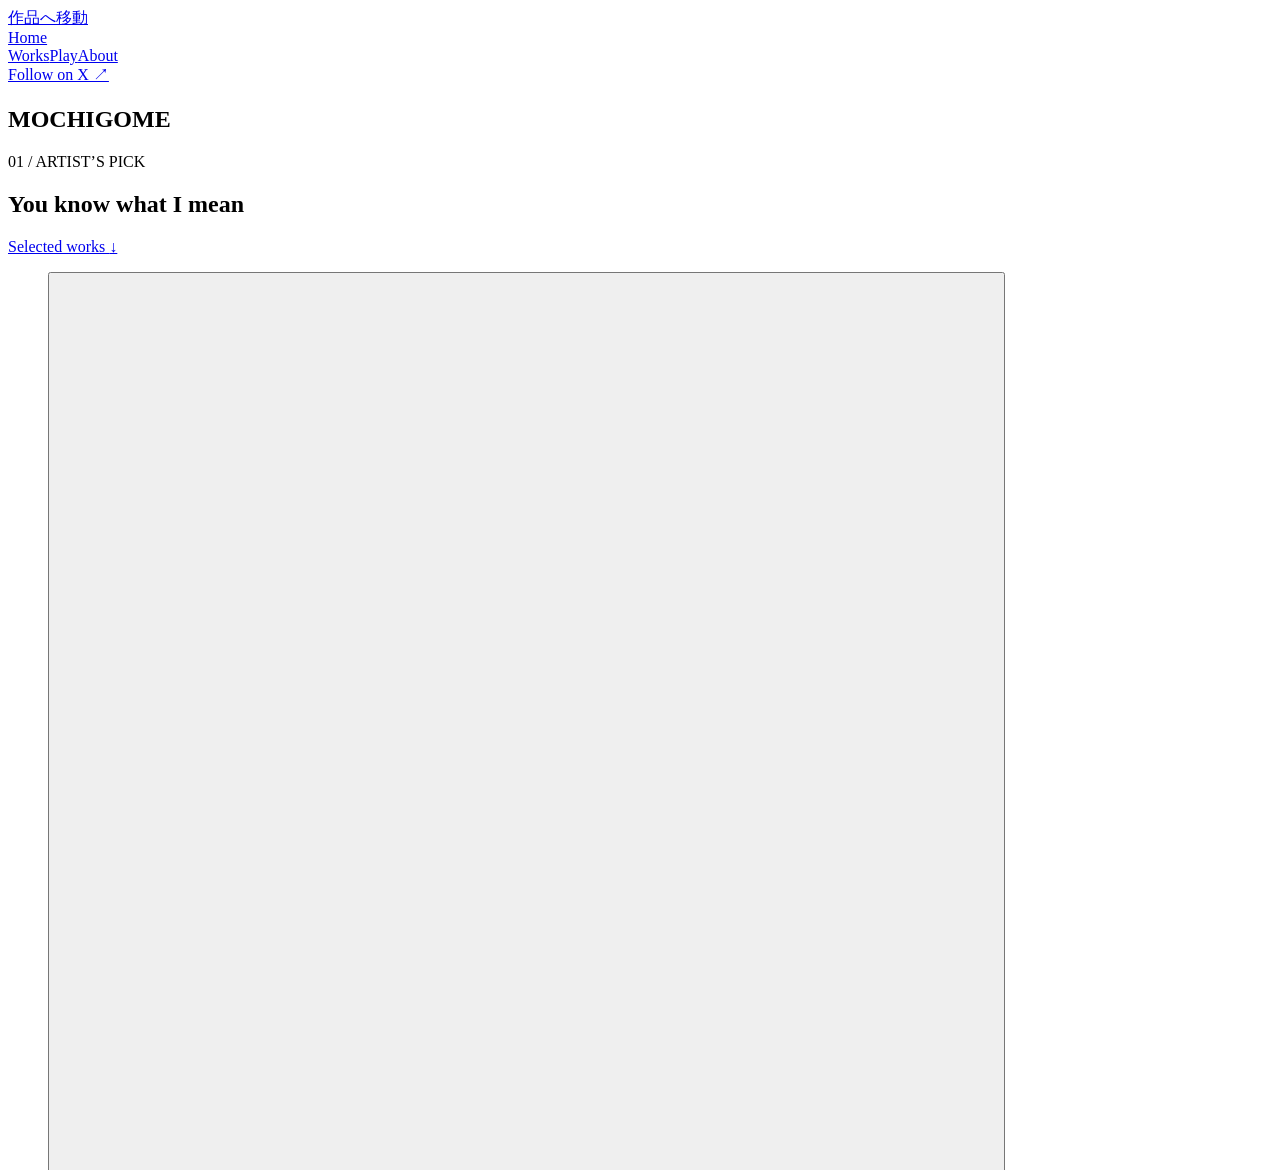
==== commit 331cc5e9: "Update portfolio publication" ====
--- a/index.html
+++ b/index.html
@@ -1,8 +1,8 @@
-<!doctype html><html lang="ja"><head><meta charset="UTF-8"><meta name="viewport" content="width=device-width,initial-scale=1"><title>もちごめ | 色彩と、甘くない表情。</title><meta name="description" content="もちごめのイラストレーション。鮮やかな色に、甘くない表情を。"><link rel="icon" href="/portfolio/favicon.svg">  <script type="module" crossorigin src="/portfolio/assets/index-BKM-yjOw.js"></script>
-  <link rel="stylesheet" crossorigin href="/portfolio/assets/index-Zeqx3QjS.css">
+<!doctype html><html lang="ja"><head><meta charset="UTF-8"><meta name="viewport" content="width=device-width,initial-scale=1"><title>もちごめ | 色彩と、甘くない表情。</title><meta name="description" content="もちごめのイラストレーション。鮮やかな色に、甘くない表情を。"><link rel="icon" href="/portfolio/favicon.svg">  <script type="module" crossorigin src="/portfolio/assets/index-BbsHywkx.js"></script>
+  <link rel="stylesheet" crossorigin href="/portfolio/assets/index-BXMnaXWH.css">
 <link rel="canonical" href="https://mochigome329.github.io/portfolio/">
 <meta property="og:type" content="website"><meta property="og:locale" content="ja_JP">
 <meta property="og:site_name" content="もちごめ"><meta property="og:title" content="もちごめ | 色彩と、甘くない表情。">
 <meta property="og:description" content="色彩と、甘さだけでは終わらない表情。AIアーティスト・もちごめの作品集。"><meta property="og:url" content="https://mochigome329.github.io/portfolio/">
 <meta property="og:image" content="https://mochigome329.github.io/portfolio/art/r062.webp"><meta name="twitter:card" content="summary_large_image">
-<meta name="twitter:creator" content="@oIwaaakIo"><meta name="robots" content="index, follow"></head><body><div id="root"><link rel="preload" as="image" imageSrcSet="/portfolio/art/r062-small.webp 480w, /portfolio/art/r062.webp 928w" imageSizes="(max-width: 520px) 92vw, (max-width: 900px) 43vw, 27vw" fetchPriority="high"/><link rel="preload" as="image" imageSrcSet="/portfolio/art/r118-small.webp 480w, /portfolio/art/r118.webp 928w" imageSizes="(max-width: 520px) 92vw, (max-width: 900px) 43vw, 27vw" fetchPriority="high"/><link rel="preload" as="image" imageSrcSet="/portfolio/art/r002-small.webp 480w, /portfolio/art/r002.webp 928w" imageSizes="(max-width: 520px) 92vw, (max-width: 900px) 43vw, 27vw" fetchPriority="high"/><link rel="preload" as="image" imageSrcSet="/portfolio/art/r065-small.webp 480w, /portfolio/art/r065.webp 928w" imageSizes="(max-width: 520px) 92vw, (max-width: 900px) 43vw, 27vw" fetchPriority="high"/><a class="skip" href="#works">作品へ移動</a><header class="header"><a href="/portfolio/" class="wordmark">mochigome<span>もちごめ</span></a><nav aria-label="メインナビゲーション"><a href="/portfolio/works/">Works,</a><a href="/portfolio/#projects">Play,</a><a href="/portfolio/#about">About</a></nav><a class="header-social" href="https://x.com/oIwaaakIo" target="_blank" rel="noreferrer">Follow on X ↗</a></header><main id="top"><section class="intro section-grid" aria-labelledby="hero-title"><div class="intro-main"><h1 id="hero-title"><span class="type-line">COLOR.</span><span class="type-line">CHARACTER.</span><span class="type-line type-accent">A LITTLE EDGE.</span></h1><div class="intro-bottom"><p>鮮やかな色に、甘くない表情を。<br/>もちごめのイラストレーション。</p><a href="#works" class="inline-link">Explore the works <span>↓</span></a></div></div></section><section class="archive section-grid featured-archive" id="works" aria-labelledby="works-title"><div class="rail archive-rail"><h2 id="works-title">Selected works</h2></div><div class="archive-grid"><figure class="piece piece-0"><div class="piece-image"><button class="artwork" aria-label="You know what I meanを拡大"><img src="/portfolio/art/r062.webp" alt="青い花を髪にまとい、ピンクの背景にうつむく人物" width="928" height="1232" srcSet="/portfolio/art/r062-small.webp 480w, /portfolio/art/r062.webp 928w" sizes="(max-width: 520px) 92vw, (max-width: 900px) 43vw, 27vw" loading="eager" fetchPriority="high"/><span class="image-open" aria-hidden="true">↗</span></button></div><figcaption><span class="piece-number">01</span><span><strong>You know what I mean</strong><small>ARTIST’S PICK</small></span><span class="piece-arrow" aria-hidden="true">↗</span></figcaption></figure><figure class="piece piece-1"><div class="piece-image"><button class="artwork" aria-label="頸動脈からアイラブユーを拡大"><img src="/portfolio/art/r118.webp" alt="白黒の人物から鮮やかな色が広がるポスター" width="928" height="1232" srcSet="/portfolio/art/r118-small.webp 480w, /portfolio/art/r118.webp 928w" sizes="(max-width: 520px) 92vw, (max-width: 900px) 43vw, 27vw" loading="eager" fetchPriority="high"/><span class="image-open" aria-hidden="true">↗</span></button></div><figcaption><span class="piece-number">02</span><span><strong>頸動脈からアイラブユー</strong><small>COLOR &amp; CHARACTER</small></span><span class="piece-arrow" aria-hidden="true">↗</span></figcaption></figure><figure class="piece piece-2"><div class="piece-image"><button class="artwork" aria-label="エトランジェを拡大"><img src="/portfolio/art/r002.webp" alt="青と橙の色面、装飾の衣装をまとった人物" width="928" height="1232" srcSet="/portfolio/art/r002-small.webp 480w, /portfolio/art/r002.webp 928w" sizes="(max-width: 520px) 92vw, (max-width: 900px) 43vw, 27vw" loading="eager" fetchPriority="high"/><span class="image-open" aria-hidden="true">↗</span></button></div><figcaption><span class="piece-number">03</span><span><strong>エトランジェ</strong><small>COLOR &amp; CHARACTER</small></span><span class="piece-arrow" aria-hidden="true">↗</span></figcaption></figure><figure class="piece piece-3"><div class="piece-image"><button class="artwork" aria-label="高貴を拡大"><img src="/portfolio/art/r065.webp" alt="深紅の花と豪華な装飾をまとった人物" width="928" height="1232" srcSet="/portfolio/art/r065-small.webp 480w, /portfolio/art/r065.webp 928w" sizes="(max-width: 520px) 92vw, (max-width: 900px) 43vw, 27vw" loading="eager" fetchPriority="high"/><span class="image-open" aria-hidden="true">↗</span></button></div><figcaption><span class="piece-number">04</span><span><strong>高貴</strong><small>ORNAMENT &amp; STORY</small></span><span class="piece-arrow" aria-hidden="true">↗</span></figcaption></figure><figure class="piece piece-4"><div class="piece-image"><button class="artwork" aria-label="届いてを拡大"><img src="/portfolio/art/r033.webp" alt="緑色の空へ、窓から紙飛行機を飛ばす少女" width="928" height="1232" srcSet="/portfolio/art/r033-small.webp 480w, /portfolio/art/r033.webp 928w" sizes="(max-width: 520px) 92vw, (max-width: 900px) 43vw, 27vw" loading="lazy" fetchPriority="auto"/><span class="image-open" aria-hidden="true">↗</span></button></div><figcaption><span class="piece-number">05</span><span><strong>届いて</strong><small>EVERYDAY MOMENTS</small></span><span class="piece-arrow" aria-hidden="true">↗</span></figcaption></figure><figure class="piece piece-5"><div class="piece-image"><button class="artwork" aria-label="夕焼けメラコンリックを拡大"><img src="/portfolio/art/r139.webp" alt="赤く染まる夕日と青い海を背景にした人物" width="1024" height="1024" srcSet="/portfolio/art/r139-small.webp 480w, /portfolio/art/r139.webp 1024w" sizes="(max-width: 520px) 92vw, (max-width: 900px) 43vw, 27vw" loading="lazy" fetchPriority="auto"/><span class="image-open" aria-hidden="true">↗</span></button></div><figcaption><span class="piece-number">06</span><span><strong>夕焼けメラコンリック</strong><small>EVERYDAY MOMENTS</small></span><span class="piece-arrow" aria-hidden="true">↗</span></figcaption></figure></div><div class="archive-action"><a class="inline-link" href="/portfolio/works/">All works / すべての作品 <span>↗</span></a></div></section><section class="play-section section-grid" id="projects" aria-labelledby="project-title"><div class="rail"><span>Beyond the frame</span><span>01 / Interactive</span></div><div class="play-content"><div class="play-copy"><p class="micro">ANOTHER WAY TO MEET MY ART</p><h2 id="project-title">A little<br/>serendipity.</h2><p>引いて、集めて、好きな一枚を飾る。自作イラストから生まれた、ブラウザで遊べるガチャアプリ。</p><a class="inline-link" href="https://mochigome329.github.io/illust-gacha/" target="_blank" rel="noreferrer">Play ILLUST GACHA <span>↗</span></a><small class="play-note">無料・課金なし / PC・スマートフォン対応</small></div><a class="project-art" href="https://mochigome329.github.io/illust-gacha/" target="_blank" rel="noreferrer" aria-label="ILLUST GACHAを開く"><img src="/portfolio/art/r065-small.webp" alt="ガチャ収録作品の高貴" width="480" height="637" loading="lazy"/><img src="/portfolio/art/r025-small.webp" alt="ガチャ収録作品のモザイク" width="480" height="637" loading="lazy"/><span>TAKE A CHANCE ↗</span></a></div></section><section class="about-section section-grid" id="about" aria-labelledby="about-title"><div class="rail"><h2 id="about-title">The artist</h2><span>もちごめ / Mochigome</span></div><div class="about-content"><p class="statement">Drawn to color.<br/>Remembered for<br/>the expression.</p><div class="about-detail"><p>色彩と、甘さだけでは終わらない表情。<br/>人物を中心に、ポスターのような一枚を。</p><p>AIを用いた作品をXで発表。AIクリエイティブチーム「スミカト」に所属し、展示にも参加しています。</p><a class="inline-link" href="https://x.com/oIwaaakIo" target="_blank" rel="noreferrer">New work on X <span>↗</span></a><div class="collective-links"><a href="https://x.com/sumikato_art" target="_blank" rel="noreferrer">スミカト / X ↗</a><a href="https://t.co/s83KgLl2EQ" target="_blank" rel="noreferrer">スミカト / BASE SHOP ↗</a></div></div></div></section></main><footer><div class="footer-top"><span>© 2026 もちごめ</span><span>作品の無断転載はご遠慮ください。</span><a href="#top">Back to top ↑</a></div><a class="footer-wordmark" href="https://x.com/oIwaaakIo" target="_blank" rel="noreferrer" aria-label="もちごめのXへ">mochigome<span>↗</span></a></footer></div></body></html>+<meta name="twitter:creator" content="@oIwaaakIo"><meta name="robots" content="index, follow"></head><body><div id="root"><link rel="preload" as="image" imageSrcSet="/portfolio/art/r062-small.webp 480w, /portfolio/art/r062.webp 928w" imageSizes="(max-width: 520px) 92vw, 52vw" fetchPriority="high"/><link rel="preload" as="image" imageSrcSet="/portfolio/art/r118-small.webp 480w, /portfolio/art/r118.webp 928w" imageSizes="(max-width: 520px) 85vw, 50vw" fetchPriority="high"/><link rel="preload" as="image" imageSrcSet="/portfolio/art/r002-small.webp 480w, /portfolio/art/r002.webp 928w" imageSizes="(max-width: 520px) 85vw, 50vw" fetchPriority="high"/><link rel="preload" as="image" imageSrcSet="/portfolio/art/r065-small.webp 480w, /portfolio/art/r065.webp 928w" imageSizes="(max-width: 520px) 85vw, 50vw" fetchPriority="high"/><link rel="preload" as="image" imageSrcSet="/portfolio/art/r033-small.webp 480w, /portfolio/art/r033.webp 928w" imageSizes="(max-width: 520px) 85vw, 50vw" fetchPriority="high"/><a class="skip" href="#works">作品へ移動</a><header class="header"><a href="/portfolio/" class="home-link" aria-label="ホームへ">Home</a><nav aria-label="メインナビゲーション"><a href="/portfolio/works/">Works</a><a href="/portfolio/#projects">Play</a><a href="/portfolio/#about">About</a></nav><a class="header-social" href="https://x.com/oIwaaakIo" target="_blank" rel="noreferrer">Follow on X ↗</a></header><main id="top"><section class="retro-intro" aria-labelledby="hero-title"><h1 id="hero-title" class="masthead">MOCHIGOME</h1><div class="cover-spread"><div class="cover-side"><span class="pixel-label">01 / ARTIST’S PICK</span><h2>You know what I mean</h2><a href="#works" class="inline-link">Selected works <span>↓</span></a></div><figure class="cover-art"><button class="artwork" aria-label="You know what I meanを拡大"><img src="/portfolio/art/r062.webp" alt="青い花を髪にまとい、ピンクの背景にうつむく人物" width="928" height="1232" srcSet="/portfolio/art/r062-small.webp 480w, /portfolio/art/r062.webp 928w" sizes="(max-width: 520px) 92vw, 52vw" loading="eager" fetchPriority="high"/><span class="image-open" aria-hidden="true">↗</span></button></figure><div class="cover-margin" aria-hidden="true"><div class="dot-patch"></div></div></div></section><section class="archive section-grid featured-archive" id="works" aria-labelledby="works-title"><div class="rail archive-rail"><h2 id="works-title">Selected works</h2></div><div class="archive-grid"><figure class="piece piece-0"><div class="piece-image"><button class="artwork" aria-label="頸動脈からアイラブユーを拡大"><img src="/portfolio/art/r118.webp" alt="白黒の人物から鮮やかな色が広がるポスター" width="928" height="1232" srcSet="/portfolio/art/r118-small.webp 480w, /portfolio/art/r118.webp 928w" sizes="(max-width: 520px) 85vw, 50vw" loading="eager" fetchPriority="high"/><span class="image-open" aria-hidden="true">↗</span></button></div><figcaption><span class="piece-number">01</span><span><strong>頸動脈からアイラブユー</strong></span></figcaption></figure><figure class="piece piece-1"><div class="piece-image"><button class="artwork" aria-label="エトランジェを拡大"><img src="/portfolio/art/r002.webp" alt="青と橙の色面、装飾の衣装をまとった人物" width="928" height="1232" srcSet="/portfolio/art/r002-small.webp 480w, /portfolio/art/r002.webp 928w" sizes="(max-width: 520px) 85vw, 50vw" loading="eager" fetchPriority="high"/><span class="image-open" aria-hidden="true">↗</span></button></div><figcaption><span class="piece-number">02</span><span><strong>エトランジェ</strong></span></figcaption></figure><figure class="piece piece-2"><div class="piece-image"><button class="artwork" aria-label="高貴を拡大"><img src="/portfolio/art/r065.webp" alt="深紅の花と豪華な装飾をまとった人物" width="928" height="1232" srcSet="/portfolio/art/r065-small.webp 480w, /portfolio/art/r065.webp 928w" sizes="(max-width: 520px) 85vw, 50vw" loading="eager" fetchPriority="high"/><span class="image-open" aria-hidden="true">↗</span></button></div><figcaption><span class="piece-number">03</span><span><strong>高貴</strong></span></figcaption></figure><figure class="piece piece-3"><div class="piece-image"><button class="artwork" aria-label="届いてを拡大"><img src="/portfolio/art/r033.webp" alt="緑色の空へ、窓から紙飛行機を飛ばす少女" width="928" height="1232" srcSet="/portfolio/art/r033-small.webp 480w, /portfolio/art/r033.webp 928w" sizes="(max-width: 520px) 85vw, 50vw" loading="eager" fetchPriority="high"/><span class="image-open" aria-hidden="true">↗</span></button></div><figcaption><span class="piece-number">04</span><span><strong>届いて</strong></span></figcaption></figure><figure class="piece piece-4"><div class="piece-image"><button class="artwork" aria-label="夕焼けメラコンリックを拡大"><img src="/portfolio/art/r139.webp" alt="赤く染まる夕日と青い海を背景にした人物" width="1024" height="1024" srcSet="/portfolio/art/r139-small.webp 480w, /portfolio/art/r139.webp 1024w" sizes="(max-width: 520px) 85vw, 50vw" loading="lazy" fetchPriority="auto"/><span class="image-open" aria-hidden="true">↗</span></button></div><figcaption><span class="piece-number">05</span><span><strong>夕焼けメラコンリック</strong></span></figcaption></figure></div><div class="archive-action"><a class="inline-link" href="/portfolio/works/">All works <span>↗</span></a></div></section><section class="play-section section-grid" id="projects" aria-labelledby="project-title"><div class="play-content"><div class="play-copy"><p class="micro">ILLUST GACHA / VOL. 01</p><h2 id="project-title">PLAY<span aria-hidden="true">↗</span></h2><p>引いて、集めて、好きな一枚を飾る。自作イラストから生まれた、ブラウザで遊べるガチャアプリ。</p><a class="inline-link" href="https://mochigome329.github.io/illust-gacha/" target="_blank" rel="noreferrer">Play ILLUST GACHA <span>↗</span></a><small class="play-note">無料・課金なし / PC・スマートフォン対応</small></div><a class="project-art" href="https://mochigome329.github.io/illust-gacha/" target="_blank" rel="noreferrer" aria-label="ILLUST GACHAを開く"><img src="/portfolio/art/r065-small.webp" alt="ガチャ収録作品の高貴" width="480" height="637" loading="lazy"/><img src="/portfolio/art/r025-small.webp" alt="ガチャ収録作品のモザイク" width="480" height="637" loading="lazy"/></a></div></section><section class="about-section section-grid" id="about" aria-labelledby="about-title"><div class="rail"><h2 id="about-title">About</h2></div><div class="about-content"><div class="artist-identity"><img src="/portfolio/profile.jpg" alt="もちごめのプロフィール画像" width="400" height="400" loading="lazy"/><div><h3>もちごめ <span>/ Mochigome</span></h3><a href="https://x.com/oIwaaakIo" target="_blank" rel="noreferrer">@oIwaaakIo ↗</a></div></div><div class="about-detail"><p>AIを用いた作品をXで発表。AIクリエイティブチーム「スミカト」に所属し、展示にも参加しています。</p><a class="inline-link" href="https://x.com/oIwaaakIo" target="_blank" rel="noreferrer">New work on X <span>↗</span></a><div class="collective-links"><a href="https://x.com/sumikato_art" target="_blank" rel="noreferrer">スミカト / X ↗</a><a href="https://t.co/s83KgLl2EQ" target="_blank" rel="noreferrer">スミカト / BASE SHOP ↗</a></div></div></div></section></main><footer><div class="footer-top"><span>© 2026</span><span>作品の無断転載はご遠慮ください。</span><a href="#top">Back to top ↑</a></div></footer></div></body></html>
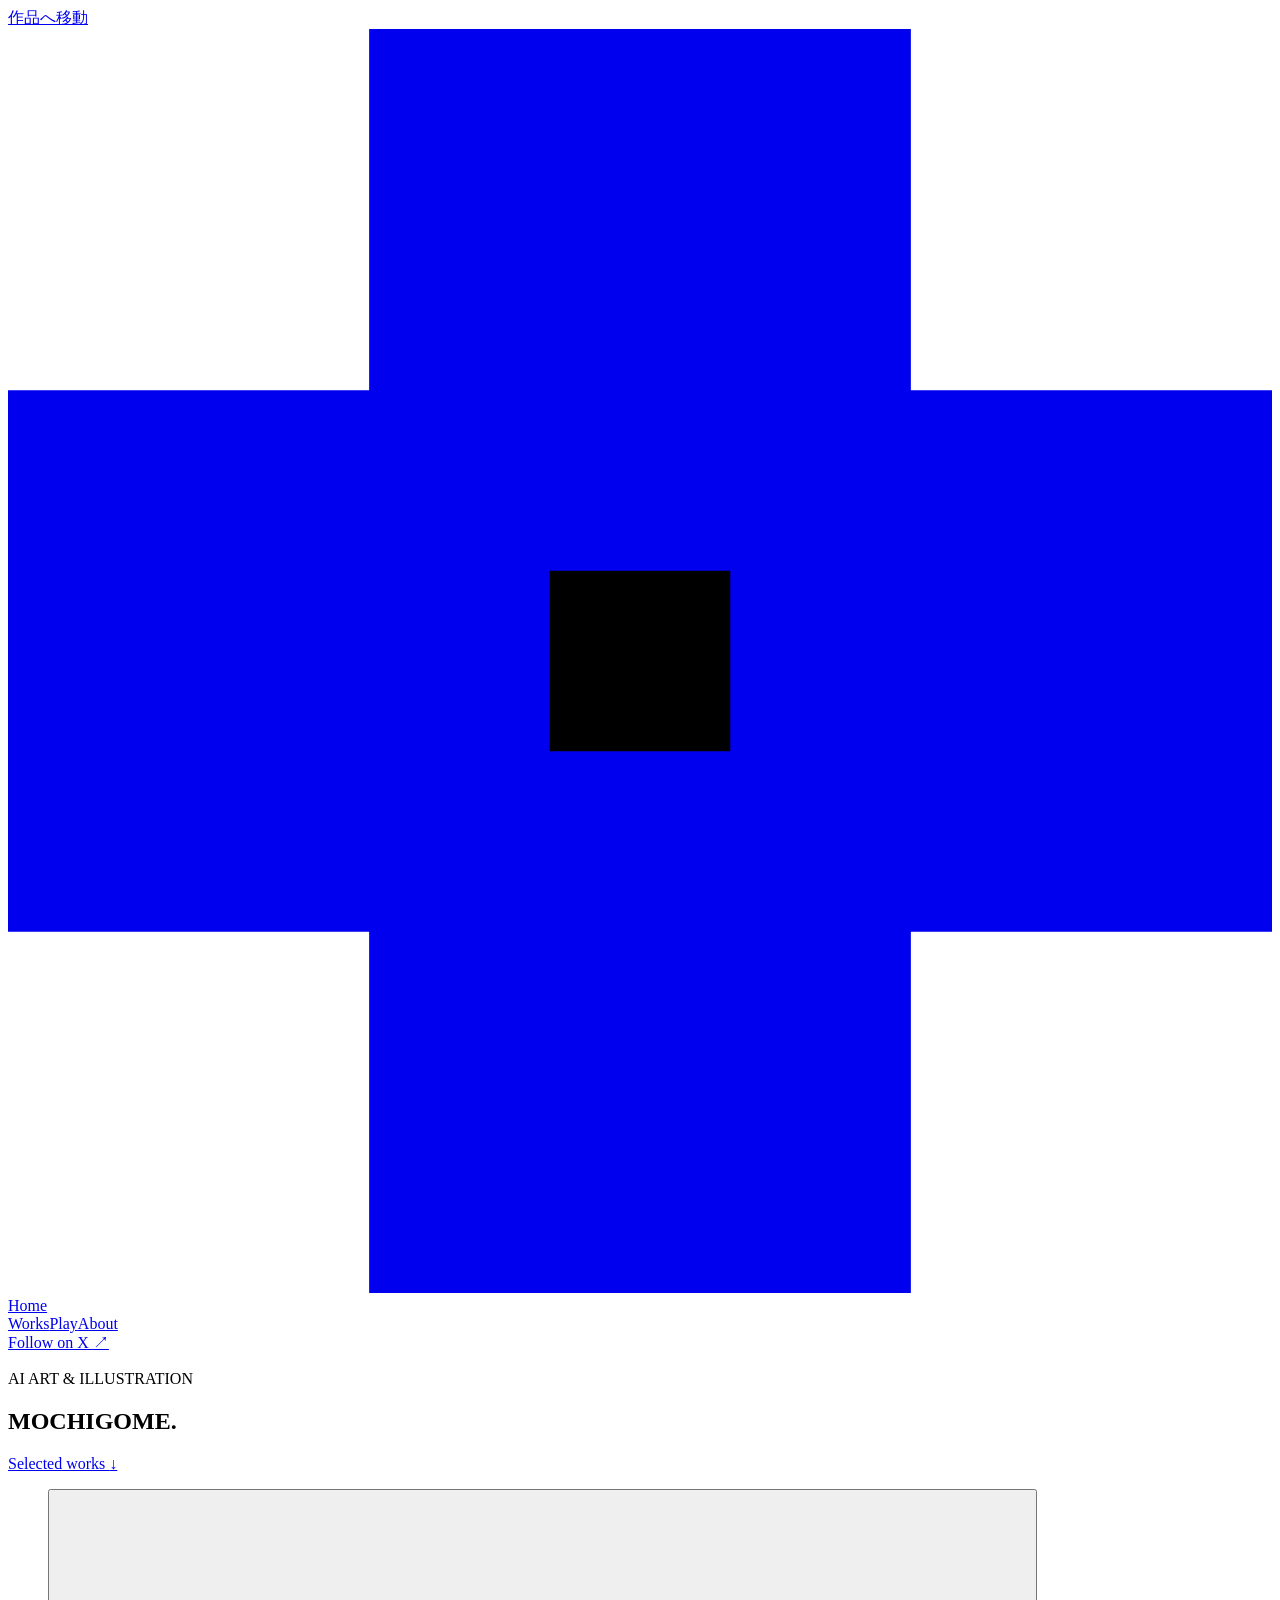
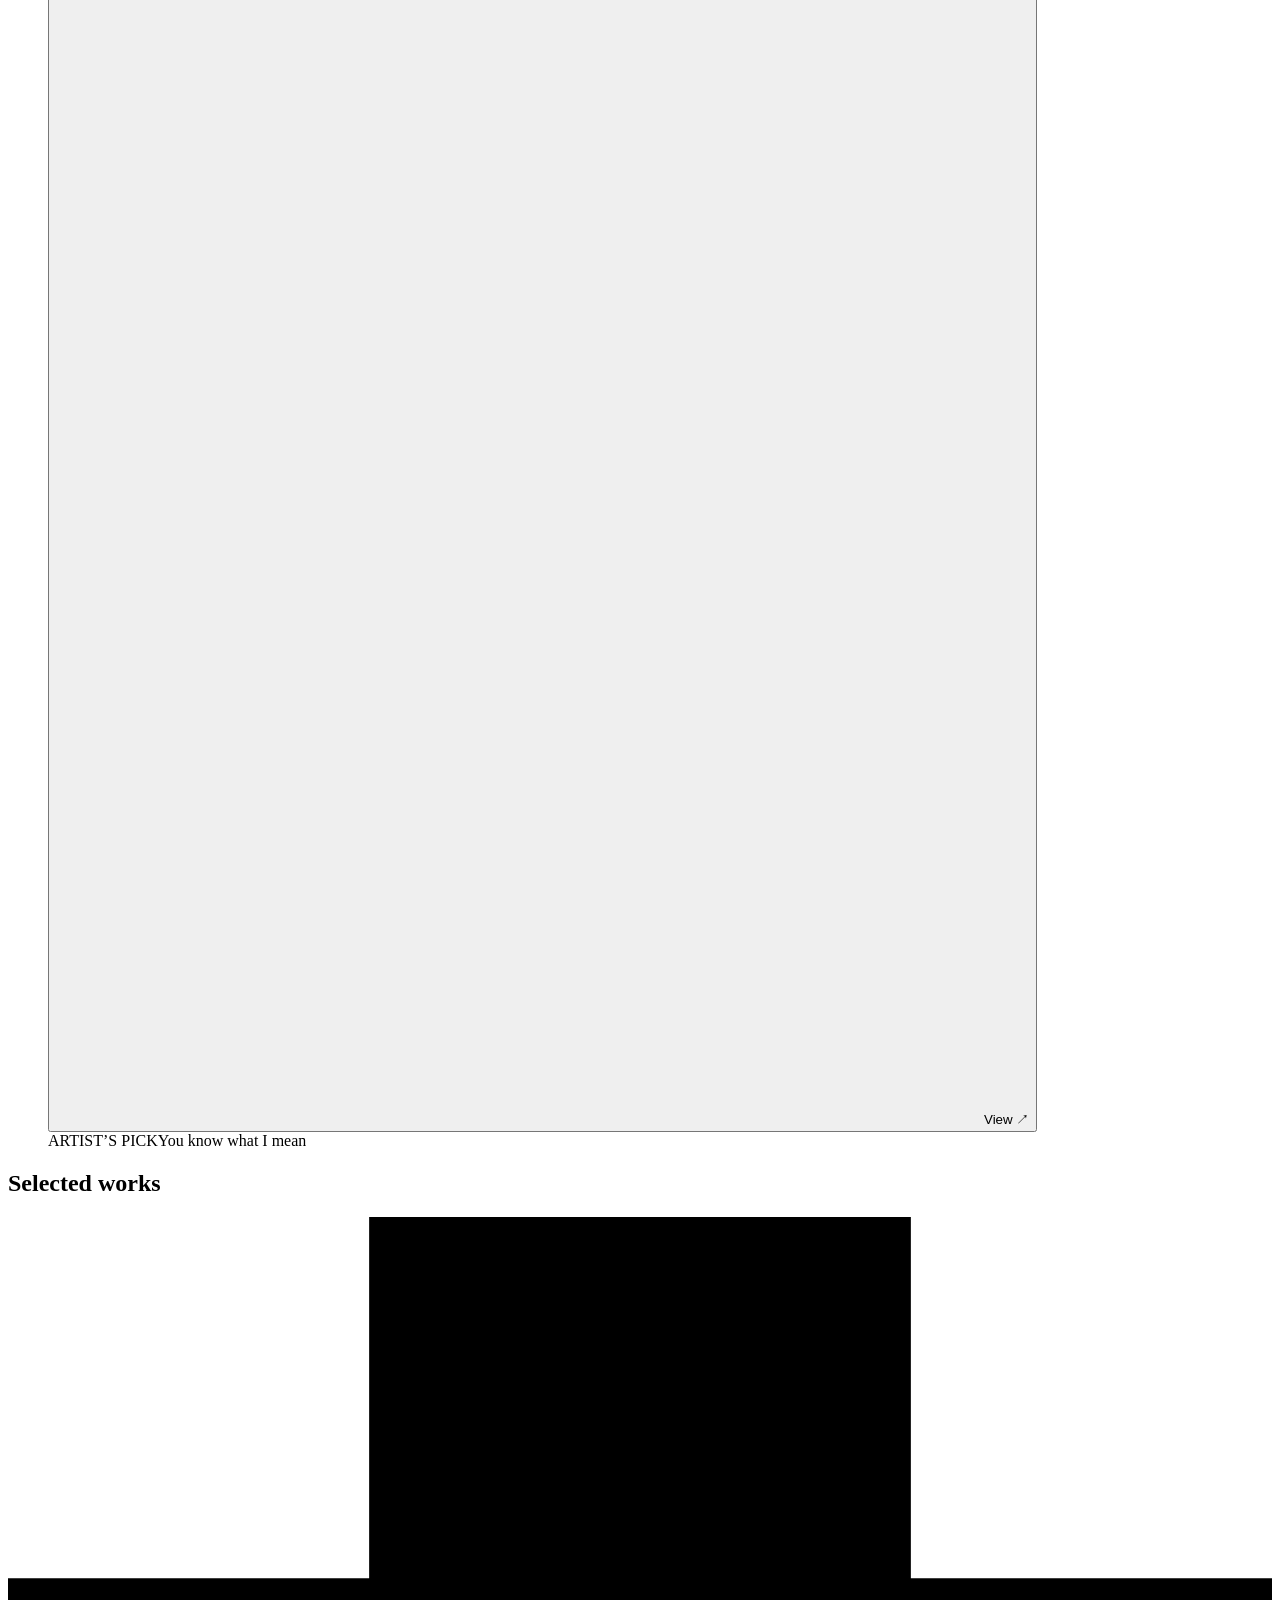
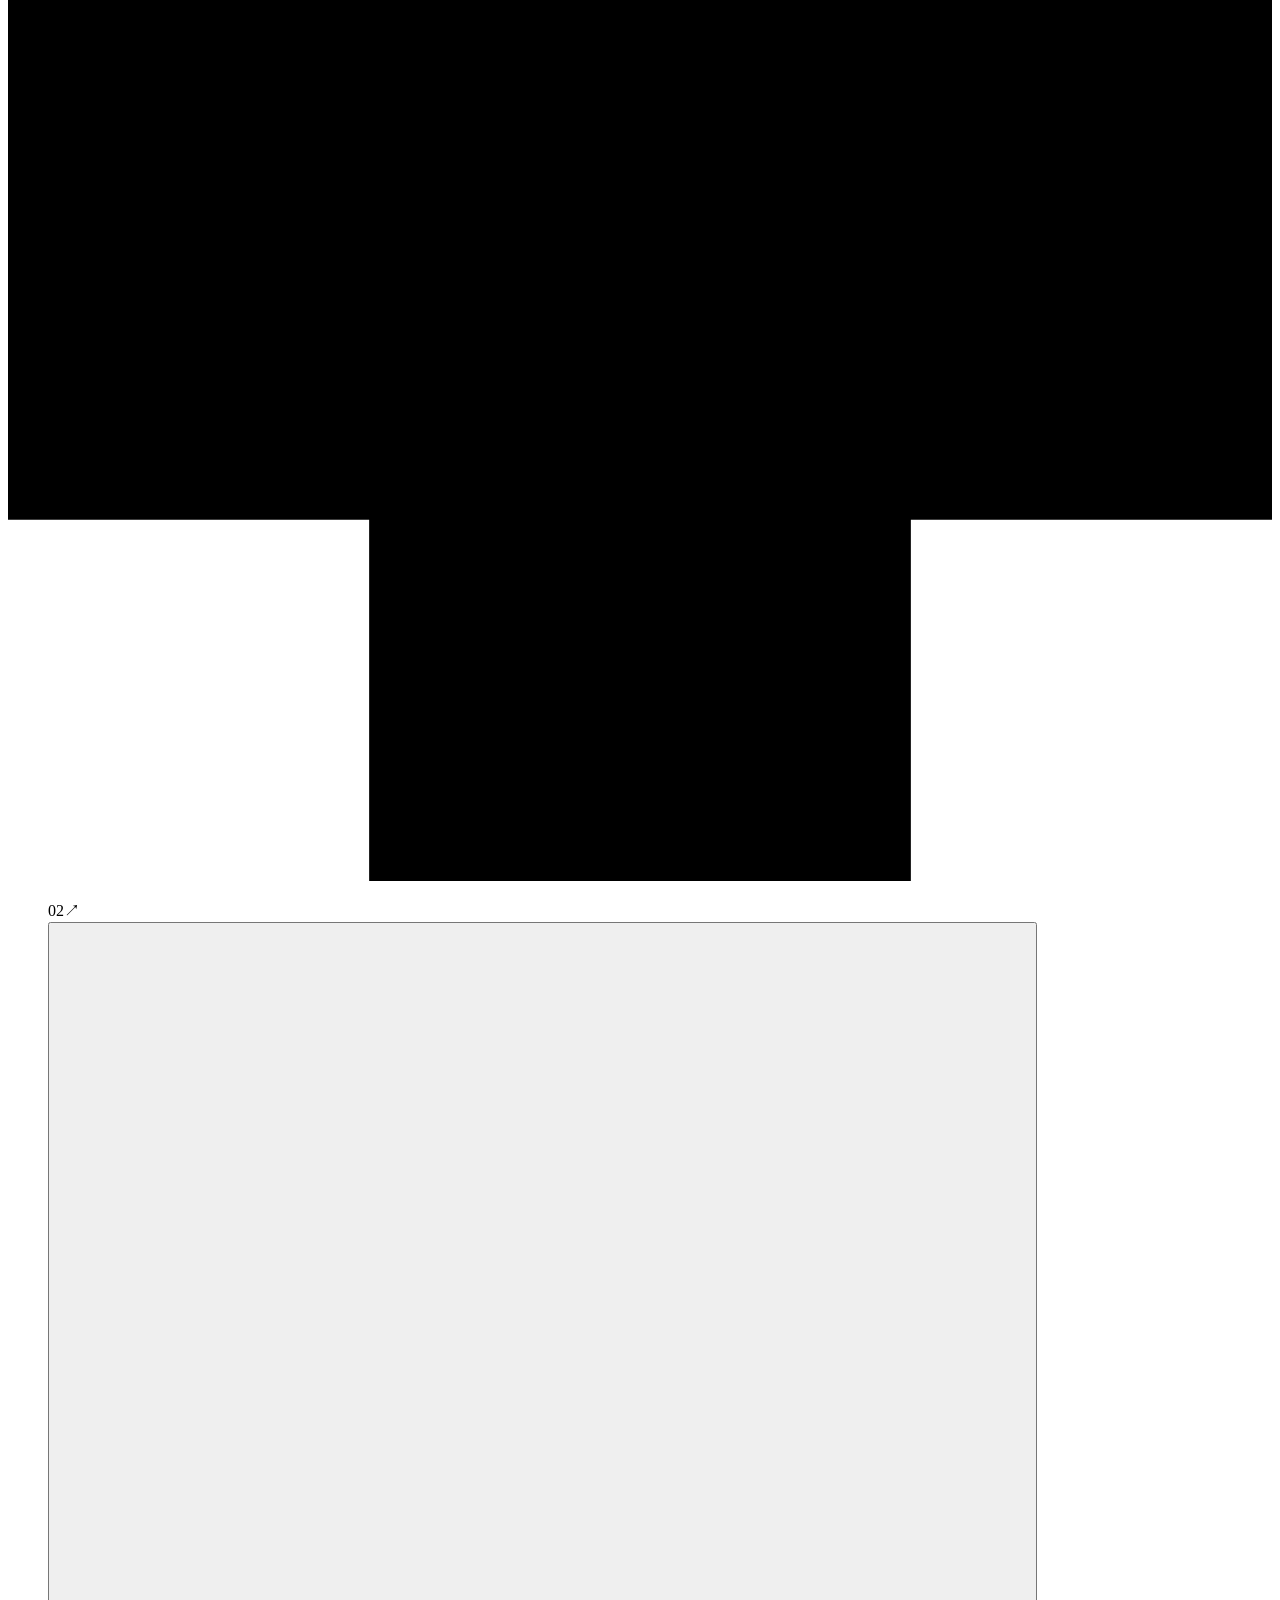
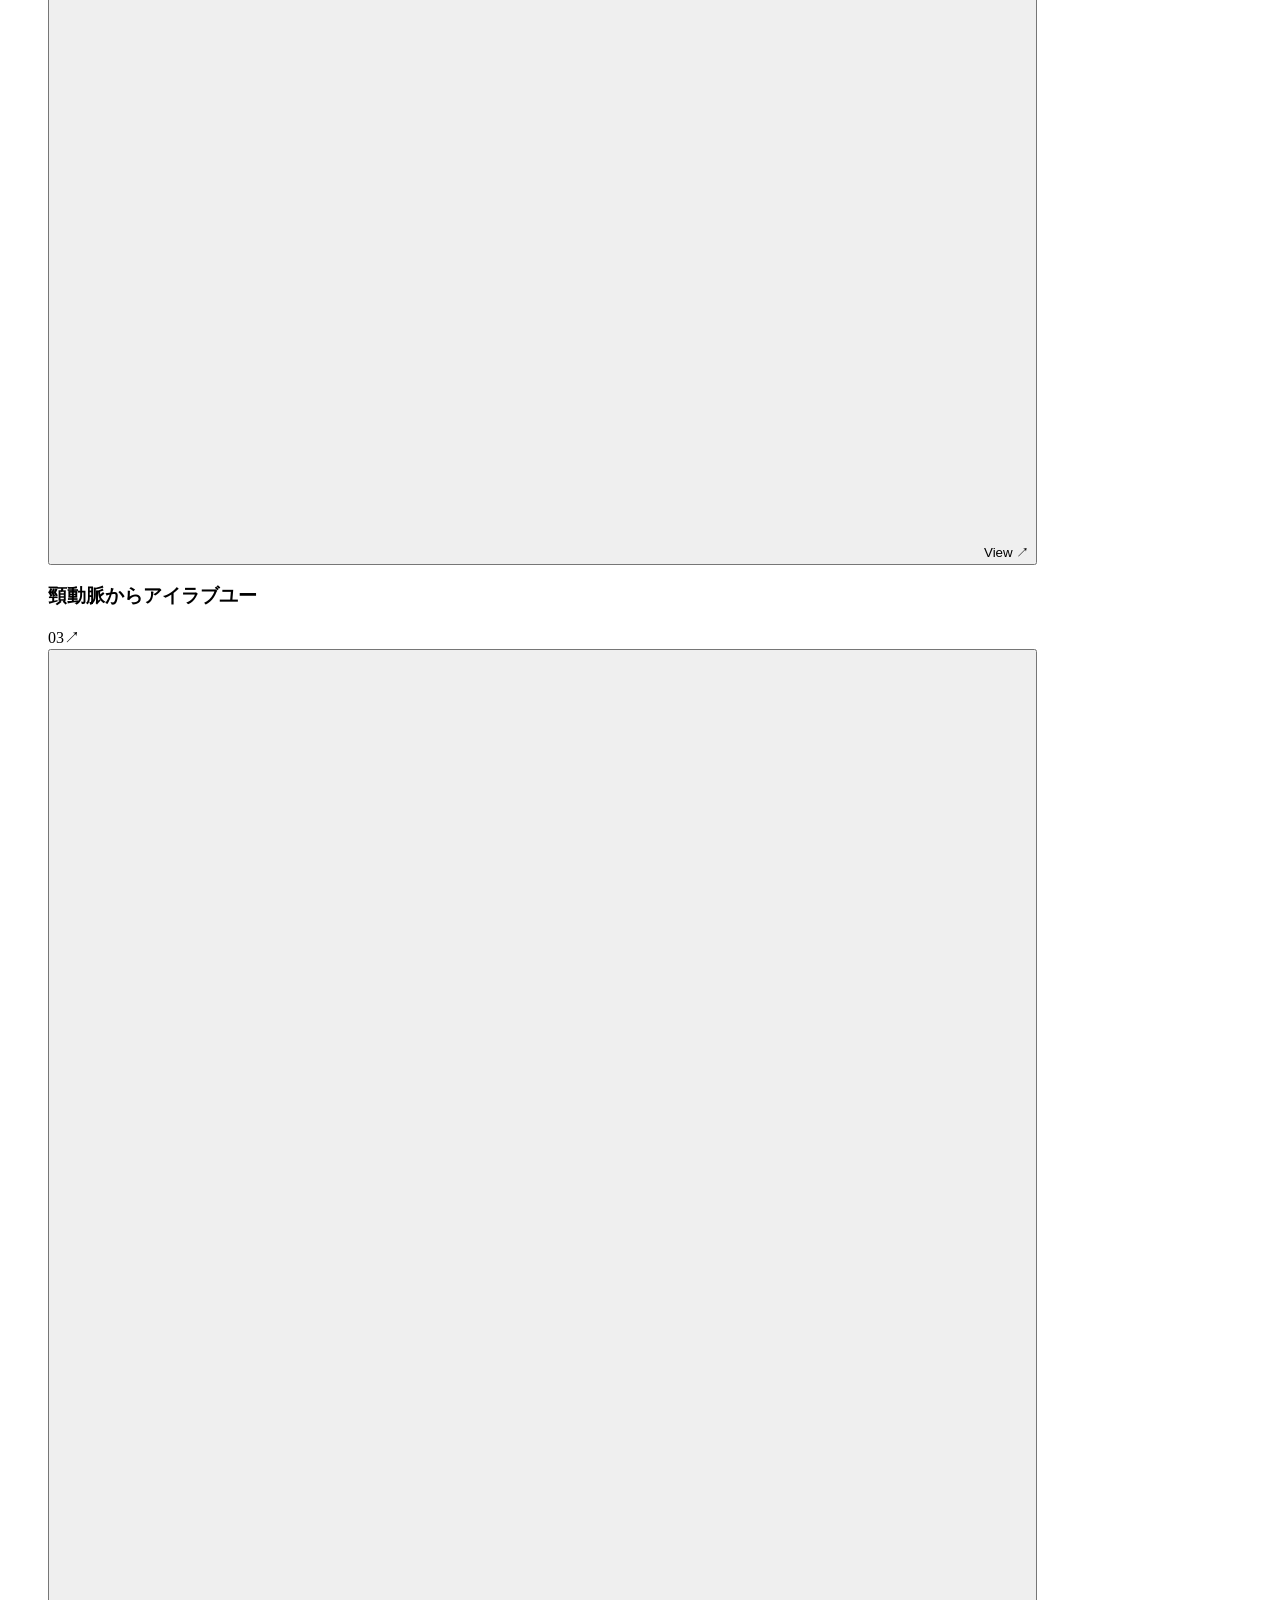
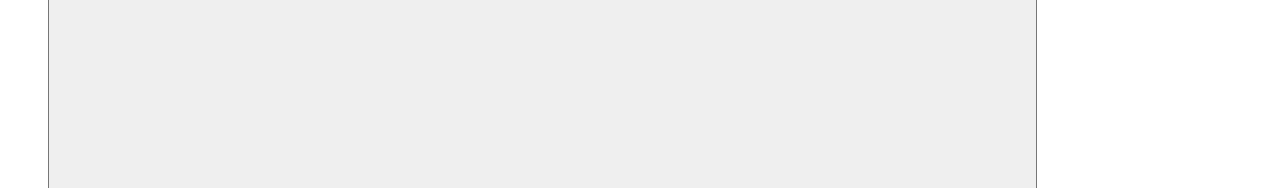
==== commit 67817aca: "Update portfolio publication" ====
--- a/index.html
+++ b/index.html
@@ -1,8 +1,8 @@
-<!doctype html><html lang="ja"><head><meta charset="UTF-8"><meta name="viewport" content="width=device-width,initial-scale=1"><title>もちごめ | 色彩と、甘くない表情。</title><meta name="description" content="もちごめのイラストレーション。鮮やかな色に、甘くない表情を。"><link rel="icon" href="/portfolio/favicon.svg">  <script type="module" crossorigin src="/portfolio/assets/index-BbsHywkx.js"></script>
-  <link rel="stylesheet" crossorigin href="/portfolio/assets/index-BXMnaXWH.css">
+<!doctype html><html lang="ja"><head><meta charset="UTF-8"><meta name="viewport" content="width=device-width,initial-scale=1"><title>もちごめ | 色彩と、甘くない表情。</title><meta name="description" content="もちごめのイラストレーション。鮮やかな色に、甘くない表情を。"><link rel="icon" href="/portfolio/favicon.svg">  <script type="module" crossorigin src="/portfolio/assets/index-CvPke3jH.js"></script>
+  <link rel="stylesheet" crossorigin href="/portfolio/assets/index-BMbGaHSt.css">
 <link rel="canonical" href="https://mochigome329.github.io/portfolio/">
 <meta property="og:type" content="website"><meta property="og:locale" content="ja_JP">
 <meta property="og:site_name" content="もちごめ"><meta property="og:title" content="もちごめ | 色彩と、甘くない表情。">
 <meta property="og:description" content="色彩と、甘さだけでは終わらない表情。AIアーティスト・もちごめの作品集。"><meta property="og:url" content="https://mochigome329.github.io/portfolio/">
 <meta property="og:image" content="https://mochigome329.github.io/portfolio/art/r062.webp"><meta name="twitter:card" content="summary_large_image">
-<meta name="twitter:creator" content="@oIwaaakIo"><meta name="robots" content="index, follow"></head><body><div id="root"><link rel="preload" as="image" imageSrcSet="/portfolio/art/r062-small.webp 480w, /portfolio/art/r062.webp 928w" imageSizes="(max-width: 520px) 92vw, 52vw" fetchPriority="high"/><link rel="preload" as="image" imageSrcSet="/portfolio/art/r118-small.webp 480w, /portfolio/art/r118.webp 928w" imageSizes="(max-width: 520px) 85vw, 50vw" fetchPriority="high"/><link rel="preload" as="image" imageSrcSet="/portfolio/art/r002-small.webp 480w, /portfolio/art/r002.webp 928w" imageSizes="(max-width: 520px) 85vw, 50vw" fetchPriority="high"/><link rel="preload" as="image" imageSrcSet="/portfolio/art/r065-small.webp 480w, /portfolio/art/r065.webp 928w" imageSizes="(max-width: 520px) 85vw, 50vw" fetchPriority="high"/><link rel="preload" as="image" imageSrcSet="/portfolio/art/r033-small.webp 480w, /portfolio/art/r033.webp 928w" imageSizes="(max-width: 520px) 85vw, 50vw" fetchPriority="high"/><a class="skip" href="#works">作品へ移動</a><header class="header"><a href="/portfolio/" class="home-link" aria-label="ホームへ">Home</a><nav aria-label="メインナビゲーション"><a href="/portfolio/works/">Works</a><a href="/portfolio/#projects">Play</a><a href="/portfolio/#about">About</a></nav><a class="header-social" href="https://x.com/oIwaaakIo" target="_blank" rel="noreferrer">Follow on X ↗</a></header><main id="top"><section class="retro-intro" aria-labelledby="hero-title"><h1 id="hero-title" class="masthead">MOCHIGOME</h1><div class="cover-spread"><div class="cover-side"><span class="pixel-label">01 / ARTIST’S PICK</span><h2>You know what I mean</h2><a href="#works" class="inline-link">Selected works <span>↓</span></a></div><figure class="cover-art"><button class="artwork" aria-label="You know what I meanを拡大"><img src="/portfolio/art/r062.webp" alt="青い花を髪にまとい、ピンクの背景にうつむく人物" width="928" height="1232" srcSet="/portfolio/art/r062-small.webp 480w, /portfolio/art/r062.webp 928w" sizes="(max-width: 520px) 92vw, 52vw" loading="eager" fetchPriority="high"/><span class="image-open" aria-hidden="true">↗</span></button></figure><div class="cover-margin" aria-hidden="true"><div class="dot-patch"></div></div></div></section><section class="archive section-grid featured-archive" id="works" aria-labelledby="works-title"><div class="rail archive-rail"><h2 id="works-title">Selected works</h2></div><div class="archive-grid"><figure class="piece piece-0"><div class="piece-image"><button class="artwork" aria-label="頸動脈からアイラブユーを拡大"><img src="/portfolio/art/r118.webp" alt="白黒の人物から鮮やかな色が広がるポスター" width="928" height="1232" srcSet="/portfolio/art/r118-small.webp 480w, /portfolio/art/r118.webp 928w" sizes="(max-width: 520px) 85vw, 50vw" loading="eager" fetchPriority="high"/><span class="image-open" aria-hidden="true">↗</span></button></div><figcaption><span class="piece-number">01</span><span><strong>頸動脈からアイラブユー</strong></span></figcaption></figure><figure class="piece piece-1"><div class="piece-image"><button class="artwork" aria-label="エトランジェを拡大"><img src="/portfolio/art/r002.webp" alt="青と橙の色面、装飾の衣装をまとった人物" width="928" height="1232" srcSet="/portfolio/art/r002-small.webp 480w, /portfolio/art/r002.webp 928w" sizes="(max-width: 520px) 85vw, 50vw" loading="eager" fetchPriority="high"/><span class="image-open" aria-hidden="true">↗</span></button></div><figcaption><span class="piece-number">02</span><span><strong>エトランジェ</strong></span></figcaption></figure><figure class="piece piece-2"><div class="piece-image"><button class="artwork" aria-label="高貴を拡大"><img src="/portfolio/art/r065.webp" alt="深紅の花と豪華な装飾をまとった人物" width="928" height="1232" srcSet="/portfolio/art/r065-small.webp 480w, /portfolio/art/r065.webp 928w" sizes="(max-width: 520px) 85vw, 50vw" loading="eager" fetchPriority="high"/><span class="image-open" aria-hidden="true">↗</span></button></div><figcaption><span class="piece-number">03</span><span><strong>高貴</strong></span></figcaption></figure><figure class="piece piece-3"><div class="piece-image"><button class="artwork" aria-label="届いてを拡大"><img src="/portfolio/art/r033.webp" alt="緑色の空へ、窓から紙飛行機を飛ばす少女" width="928" height="1232" srcSet="/portfolio/art/r033-small.webp 480w, /portfolio/art/r033.webp 928w" sizes="(max-width: 520px) 85vw, 50vw" loading="eager" fetchPriority="high"/><span class="image-open" aria-hidden="true">↗</span></button></div><figcaption><span class="piece-number">04</span><span><strong>届いて</strong></span></figcaption></figure><figure class="piece piece-4"><div class="piece-image"><button class="artwork" aria-label="夕焼けメラコンリックを拡大"><img src="/portfolio/art/r139.webp" alt="赤く染まる夕日と青い海を背景にした人物" width="1024" height="1024" srcSet="/portfolio/art/r139-small.webp 480w, /portfolio/art/r139.webp 1024w" sizes="(max-width: 520px) 85vw, 50vw" loading="lazy" fetchPriority="auto"/><span class="image-open" aria-hidden="true">↗</span></button></div><figcaption><span class="piece-number">05</span><span><strong>夕焼けメラコンリック</strong></span></figcaption></figure></div><div class="archive-action"><a class="inline-link" href="/portfolio/works/">All works <span>↗</span></a></div></section><section class="play-section section-grid" id="projects" aria-labelledby="project-title"><div class="play-content"><div class="play-copy"><p class="micro">ILLUST GACHA / VOL. 01</p><h2 id="project-title">PLAY<span aria-hidden="true">↗</span></h2><p>引いて、集めて、好きな一枚を飾る。自作イラストから生まれた、ブラウザで遊べるガチャアプリ。</p><a class="inline-link" href="https://mochigome329.github.io/illust-gacha/" target="_blank" rel="noreferrer">Play ILLUST GACHA <span>↗</span></a><small class="play-note">無料・課金なし / PC・スマートフォン対応</small></div><a class="project-art" href="https://mochigome329.github.io/illust-gacha/" target="_blank" rel="noreferrer" aria-label="ILLUST GACHAを開く"><img src="/portfolio/art/r065-small.webp" alt="ガチャ収録作品の高貴" width="480" height="637" loading="lazy"/><img src="/portfolio/art/r025-small.webp" alt="ガチャ収録作品のモザイク" width="480" height="637" loading="lazy"/></a></div></section><section class="about-section section-grid" id="about" aria-labelledby="about-title"><div class="rail"><h2 id="about-title">About</h2></div><div class="about-content"><div class="artist-identity"><img src="/portfolio/profile.jpg" alt="もちごめのプロフィール画像" width="400" height="400" loading="lazy"/><div><h3>もちごめ <span>/ Mochigome</span></h3><a href="https://x.com/oIwaaakIo" target="_blank" rel="noreferrer">@oIwaaakIo ↗</a></div></div><div class="about-detail"><p>AIを用いた作品をXで発表。AIクリエイティブチーム「スミカト」に所属し、展示にも参加しています。</p><a class="inline-link" href="https://x.com/oIwaaakIo" target="_blank" rel="noreferrer">New work on X <span>↗</span></a><div class="collective-links"><a href="https://x.com/sumikato_art" target="_blank" rel="noreferrer">スミカト / X ↗</a><a href="https://t.co/s83KgLl2EQ" target="_blank" rel="noreferrer">スミカト / BASE SHOP ↗</a></div></div></div></section></main><footer><div class="footer-top"><span>© 2026</span><span>作品の無断転載はご遠慮ください。</span><a href="#top">Back to top ↑</a></div></footer></div></body></html>+<meta name="twitter:creator" content="@oIwaaakIo"><meta name="robots" content="index, follow"></head><body><div id="root"><link rel="preload" as="image" imageSrcSet="/portfolio/art/r062-small.webp 480w, /portfolio/art/r062.webp 928w" imageSizes="(max-width:700px) 82vw, 40vw" fetchPriority="high"/><a class="skip" href="#works">作品へ移動</a><header class="header"><a class="home-link" href="/portfolio/" aria-label="ホームへ"><svg class="pixel" viewBox="0 0 7 7" aria-hidden="true"><path fill="currentColor" d="M2 0h3v2h2v3H5v2H2V5H0V2h2z"></path><path class="pixel-center" d="M3 3h1v1H3z"></path></svg><span>Home</span></a><nav aria-label="メインナビゲーション"><a href="/portfolio/works/" data-active="false">Works</a><a href="/portfolio/#projects" data-active="false">Play</a><a href="/portfolio/#about" data-active="false">About</a></nav><a class="header-social" href="https://x.com/oIwaaakIo" target="_blank" rel="noreferrer">Follow on X <span>↗</span></a></header><main id="top"><section class="hero" id="intro" aria-labelledby="hero-title"><div class="hero-copy"><p class="eyebrow">AI ART &amp; ILLUSTRATION</p><h1 id="hero-title" class="masthead" aria-label="Mochigome"><span>MOCHI</span><span>GOME<span class="type-period">.</span></span></h1><div class="hero-bottom"><a class="round-link" href="#works">Selected works <span class="link-disc" aria-hidden="true">↓</span></a><div class="pixel-grid" aria-hidden="true"></div></div></div><figure class="hero-art"><div class="hero-mat"><button class="artwork" aria-label="You know what I meanを拡大"><img src="/portfolio/art/r062.webp" alt="青い花を髪にまとい、ピンクの背景にうつむく人物" width="928" height="1232" srcSet="/portfolio/art/r062-small.webp 480w, /portfolio/art/r062.webp 928w" sizes="(max-width:700px) 82vw, 40vw" loading="eager" fetchPriority="high"/><span class="image-open" aria-hidden="true">View <span>↗</span></span></button><span class="registration registration-tl" aria-hidden="true"></span><span class="registration registration-br" aria-hidden="true"></span></div><figcaption><span class="eyebrow">ARTIST’S PICK</span><span class="cover-title">You know what I mean</span></figcaption></figure></section><section class="works-section featured-archive" id="works" aria-labelledby="works-title"><div class="section-heading"><h2 id="works-title">Selected works</h2><svg class="pixel" viewBox="0 0 7 7" aria-hidden="true"><path fill="currentColor" d="M2 0h3v2h2v3H5v2H2V5H0V2h2z"></path><path class="pixel-center" d="M3 3h1v1H3z"></path></svg></div><div class="art-grid"><figure class="piece"><div class="piece-top"><span class="work-number">02</span><span aria-hidden="true">↗</span></div><div class="piece-image"><button class="artwork" aria-label="頸動脈からアイラブユーを拡大"><img src="/portfolio/art/r118.webp" alt="白黒の人物から鮮やかな色が広がるポスター" width="928" height="1232" srcSet="/portfolio/art/r118-small.webp 480w, /portfolio/art/r118.webp 928w" sizes="(max-width:600px) 90vw, 50vw" loading="lazy" fetchPriority="auto"/><span class="image-open" aria-hidden="true">View <span>↗</span></span></button></div><figcaption><h3>頸動脈からアイラブユー</h3><span class="caption-rule" aria-hidden="true"></span></figcaption></figure><figure class="piece"><div class="piece-top"><span class="work-number">03</span><span aria-hidden="true">↗</span></div><div class="piece-image"><button class="artwork" aria-label="エトランジェを拡大"><img src="/portfolio/art/r002.webp" alt="青と橙の色面、装飾の衣装をまとった人物" width="928" height="1232" srcSet="/portfolio/art/r002-small.webp 480w, /portfolio/art/r002.webp 928w" sizes="(max-width:600px) 90vw, 50vw" loading="lazy" fetchPriority="auto"/><span class="image-open" aria-hidden="true">View <span>↗</span></span></button></div><figcaption><h3>エトランジェ</h3><span class="caption-rule" aria-hidden="true"></span></figcaption></figure><figure class="piece"><div class="piece-top"><span class="work-number">07</span><span aria-hidden="true">↗</span></div><div class="piece-image"><button class="artwork" aria-label="高貴を拡大"><img src="/portfolio/art/r065.webp" alt="深紅の花と豪華な装飾をまとった人物" width="928" height="1232" srcSet="/portfolio/art/r065-small.webp 480w, /portfolio/art/r065.webp 928w" sizes="(max-width:600px) 90vw, 50vw" loading="lazy" fetchPriority="auto"/><span class="image-open" aria-hidden="true">View <span>↗</span></span></button></div><figcaption><h3>高貴</h3><span class="caption-rule" aria-hidden="true"></span></figcaption></figure><figure class="piece"><div class="piece-top"><span class="work-number">09</span><span aria-hidden="true">↗</span></div><div class="piece-image"><button class="artwork" aria-label="届いてを拡大"><img src="/portfolio/art/r033.webp" alt="緑色の空へ、窓から紙飛行機を飛ばす少女" width="928" height="1232" srcSet="/portfolio/art/r033-small.webp 480w, /portfolio/art/r033.webp 928w" sizes="(max-width:600px) 90vw, 50vw" loading="lazy" fetchPriority="auto"/><span class="image-open" aria-hidden="true">View <span>↗</span></span></button></div><figcaption><h3>届いて</h3><span class="caption-rule" aria-hidden="true"></span></figcaption></figure><figure class="piece"><div class="piece-top"><span class="work-number">11</span><span aria-hidden="true">↗</span></div><div class="piece-image"><button class="artwork" aria-label="夕焼けメラコンリックを拡大"><img src="/portfolio/art/r139.webp" alt="赤く染まる夕日と青い海を背景にした人物" width="1024" height="1024" srcSet="/portfolio/art/r139-small.webp 480w, /portfolio/art/r139.webp 1024w" sizes="(max-width:600px) 90vw, 50vw" loading="lazy" fetchPriority="auto"/><span class="image-open" aria-hidden="true">View <span>↗</span></span></button></div><figcaption><h3>夕焼けメラコンリック</h3><span class="caption-rule" aria-hidden="true"></span></figcaption></figure></div><div class="archive-action"><a class="archive-link" href="/portfolio/works/"><span>THE FULL<br/><em>COLLECTION</em></span><span class="big-arrow" aria-hidden="true">↗</span><span class="archive-link-label">All works</span></a></div></section><section class="play-section" id="projects" aria-labelledby="project-title"><div class="play-top"><span class="eyebrow">ILLUST GACHA / VOL. 01</span><svg class="pixel" viewBox="0 0 7 7" aria-hidden="true"><path fill="currentColor" d="M2 0h3v2h2v3H5v2H2V5H0V2h2z"></path><path class="pixel-center" d="M3 3h1v1H3z"></path></svg></div><div class="play-layout"><div class="play-copy"><h2 id="project-title">ART.<br/><span>MEETS</span><br/>PLAY.</h2><p>引いて、集めて、好きな一枚を飾る。自作イラストから生まれた、ブラウザで遊べるガチャアプリ。</p><a class="round-link" href="https://mochigome329.github.io/illust-gacha/" target="_blank" rel="noreferrer">Play ILLUST GACHA <span class="link-disc" aria-hidden="true">↗</span></a><small>無料・課金なし / PC・スマートフォン対応</small></div><a class="play-stage" href="https://mochigome329.github.io/illust-gacha/" target="_blank" rel="noreferrer" aria-label="ILLUST GACHAを開く"><div class="stage-orbit" aria-hidden="true"></div><div class="gacha-art gacha-art-back"><img src="/portfolio/art/r025-small.webp" alt="ガチャ収録作品「モザイク」" width="480" height="637" loading="lazy"/></div><div class="gacha-art gacha-art-front"><img src="/portfolio/art/r065-small.webp" alt="ガチャ収録作品「高貴」" width="480" height="637" loading="lazy"/></div><span class="play-stamp" aria-hidden="true">TRY<br/>YOUR<br/>LUCK ↗</span></a></div></section><section class="about-section" id="about" aria-labelledby="about-title"><div class="about-heading"><h2 id="about-title">About</h2><span class="eyebrow">THE ARTIST</span></div><div class="about-content"><div class="artist-identity"><img src="/portfolio/profile.jpg" alt="もちごめのプロフィール画像" width="400" height="400" loading="lazy"/><div><h3>もちごめ<span>Mochigome</span></h3><a class="text-link" href="https://x.com/oIwaaakIo" target="_blank" rel="noreferrer">@oIwaaakIo ↗</a></div></div><p>AIを用いた作品をXで発表。AIクリエイティブチーム「スミカト」に所属し、展示にも参加しています。</p><div class="about-links"><a href="https://x.com/oIwaaakIo" target="_blank" rel="noreferrer">New work on X <span>↗</span></a><a href="https://x.com/sumikato_art" target="_blank" rel="noreferrer">スミカト / X <span>↗</span></a><a href="https://t.co/s83KgLl2EQ" target="_blank" rel="noreferrer">スミカト / BASE SHOP <span>↗</span></a></div></div></section></main><footer><svg class="pixel" viewBox="0 0 7 7" aria-hidden="true"><path fill="currentColor" d="M2 0h3v2h2v3H5v2H2V5H0V2h2z"></path><path class="pixel-center" d="M3 3h1v1H3z"></path></svg><span>© 2026</span><span class="copyright-note">作品の無断転載はご遠慮ください。</span><a class="text-link" href="#top">Back to top ↑</a></footer></div></body></html>
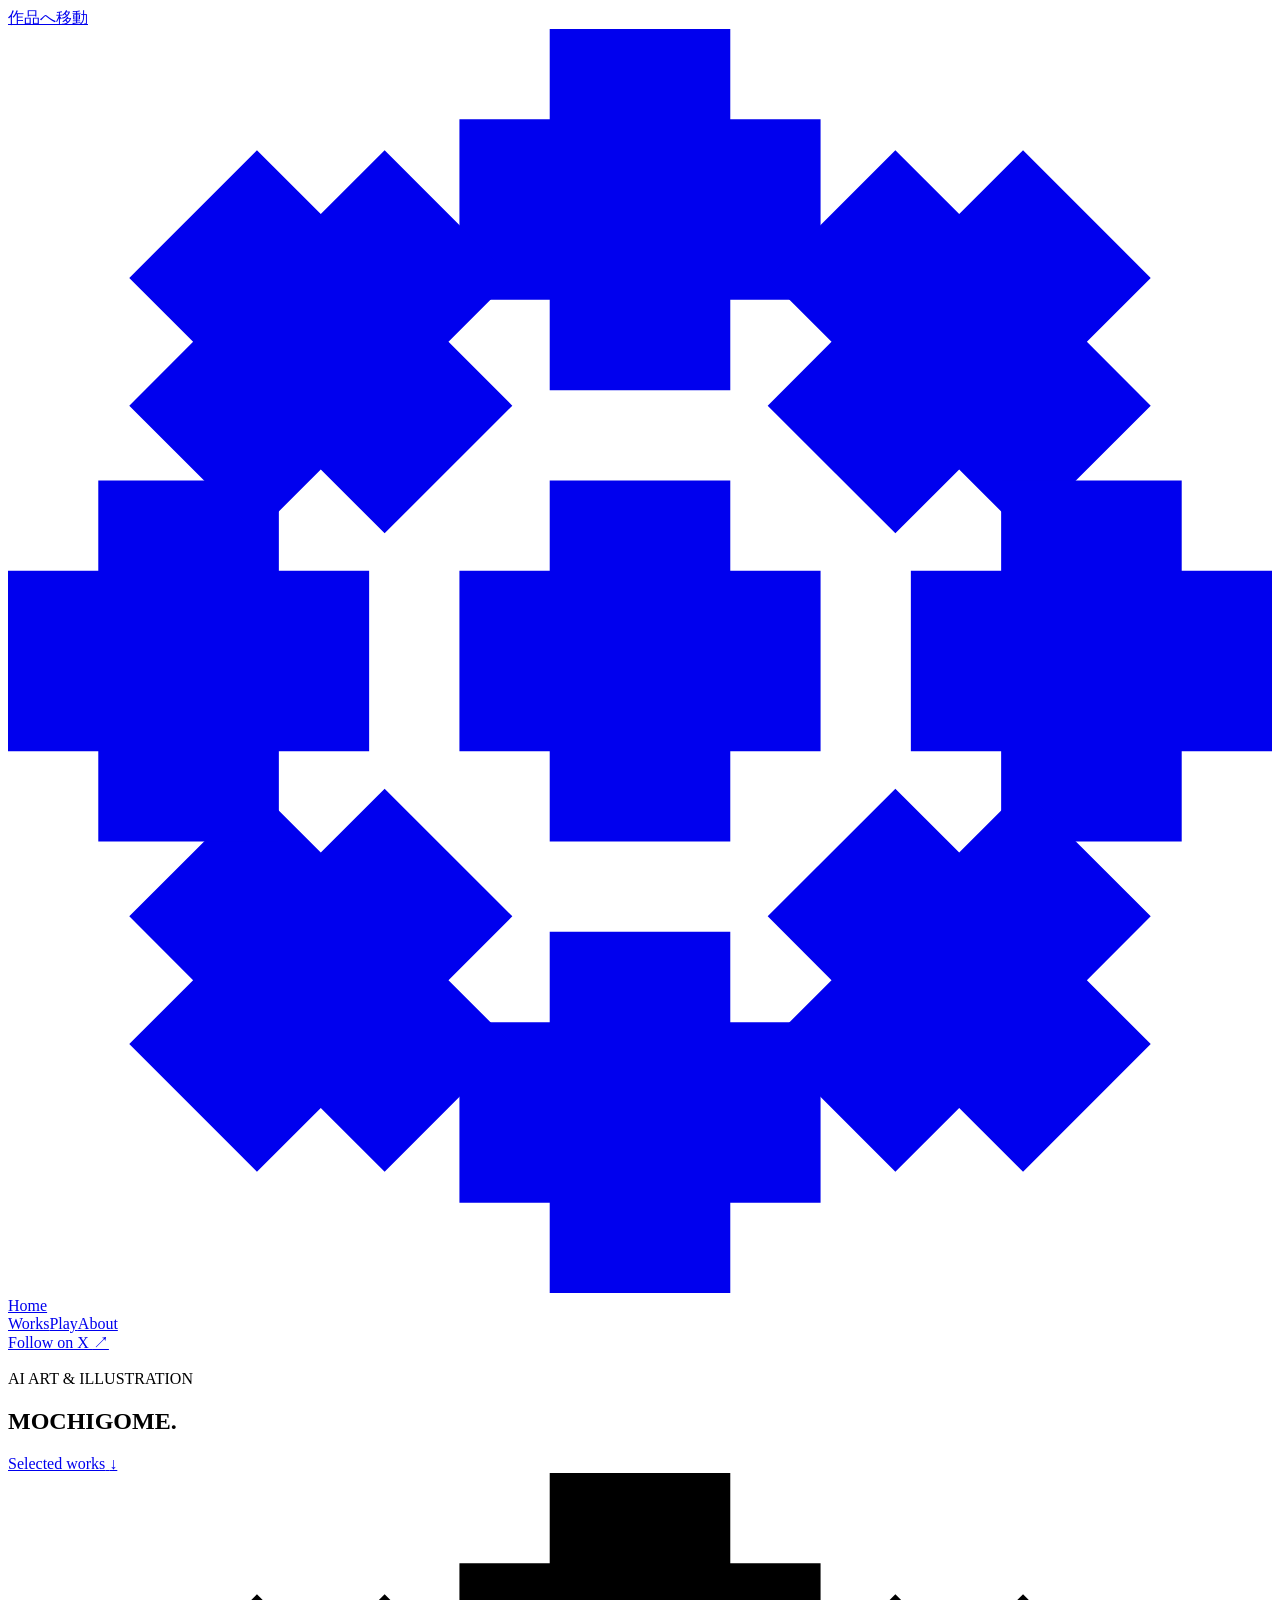
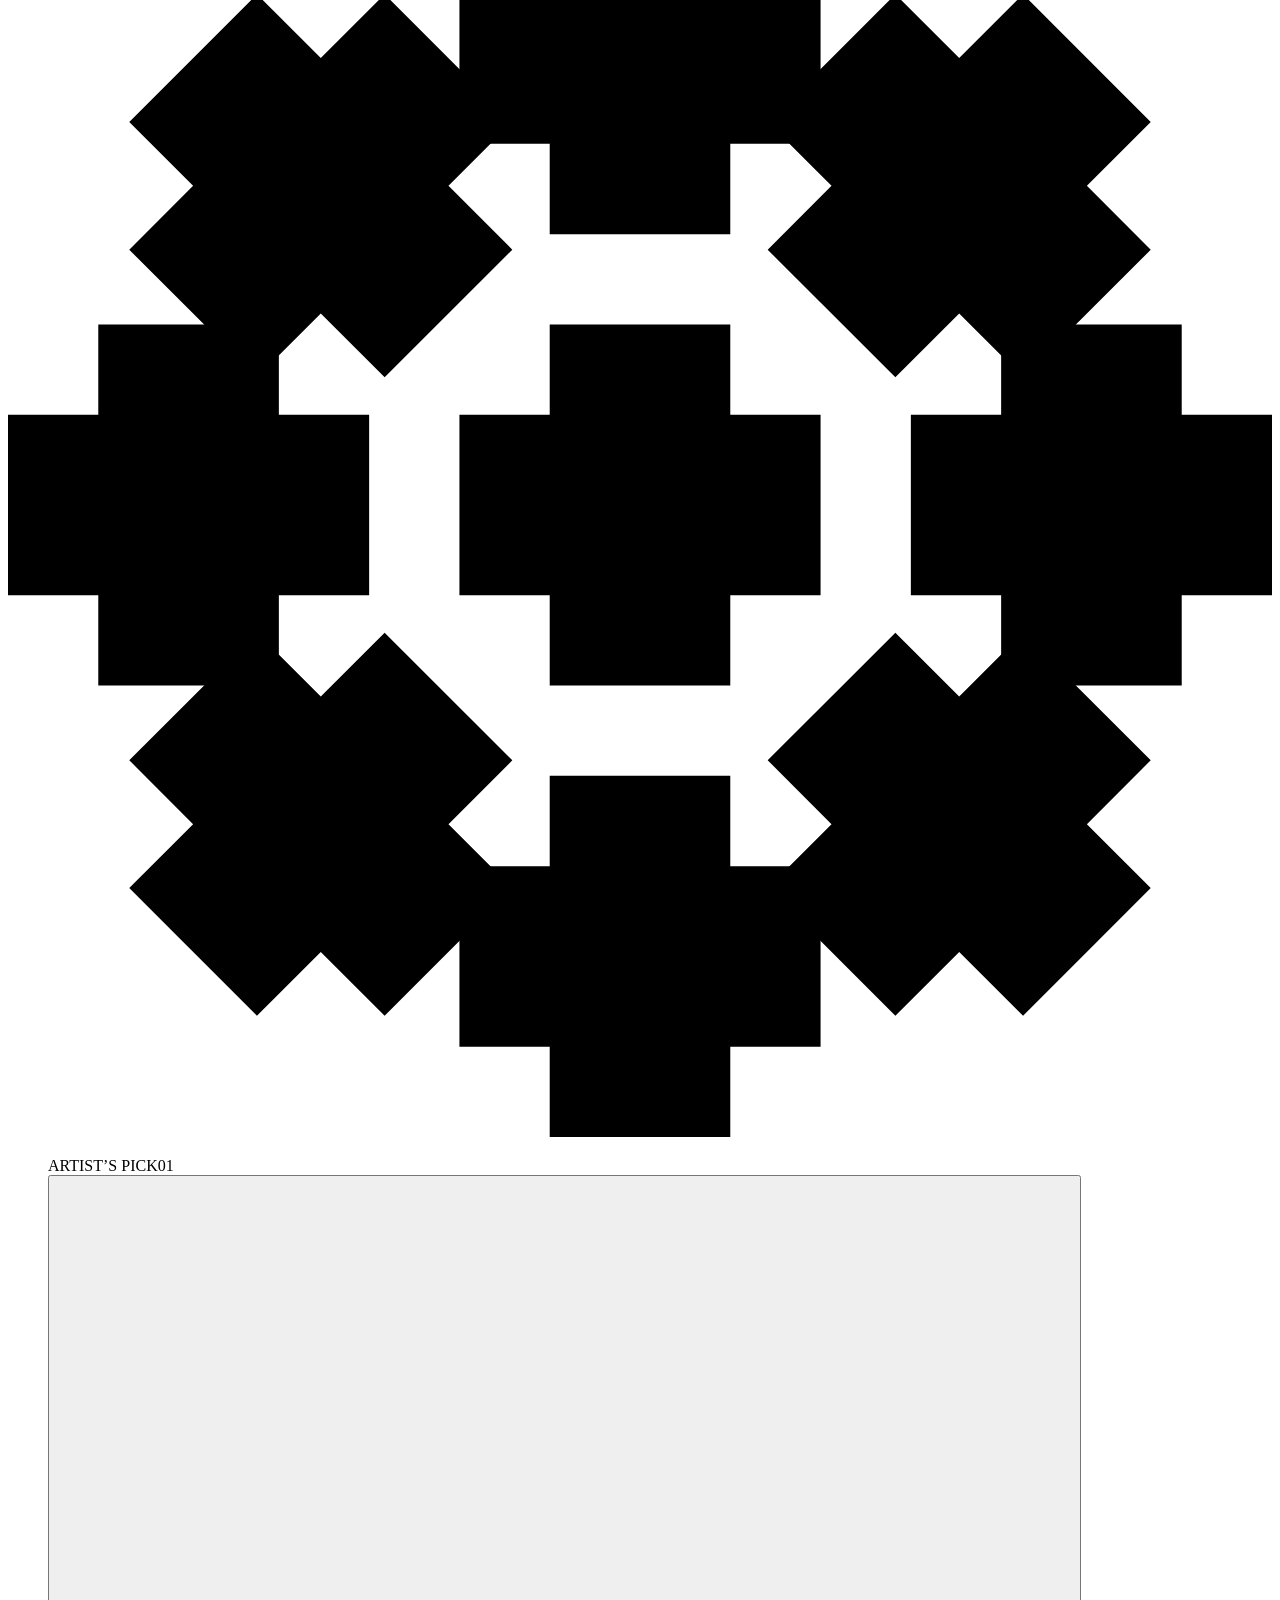
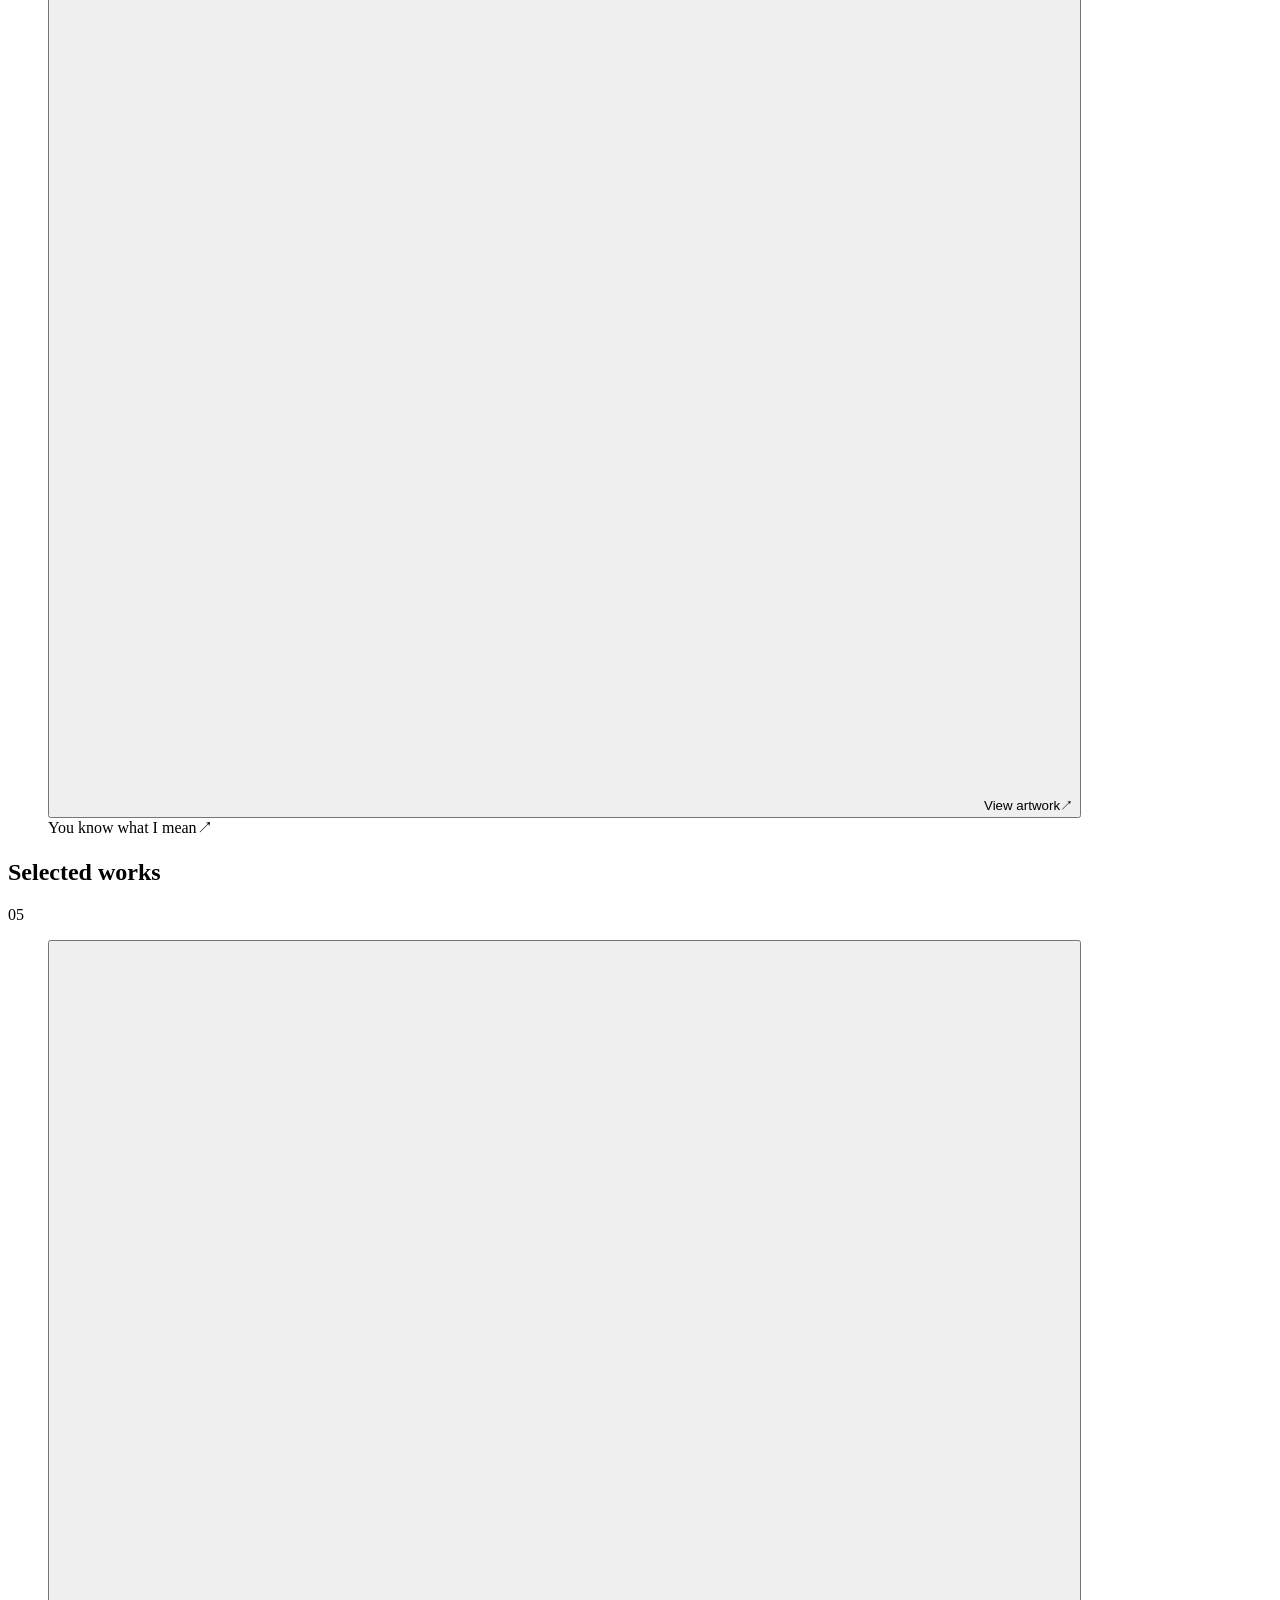
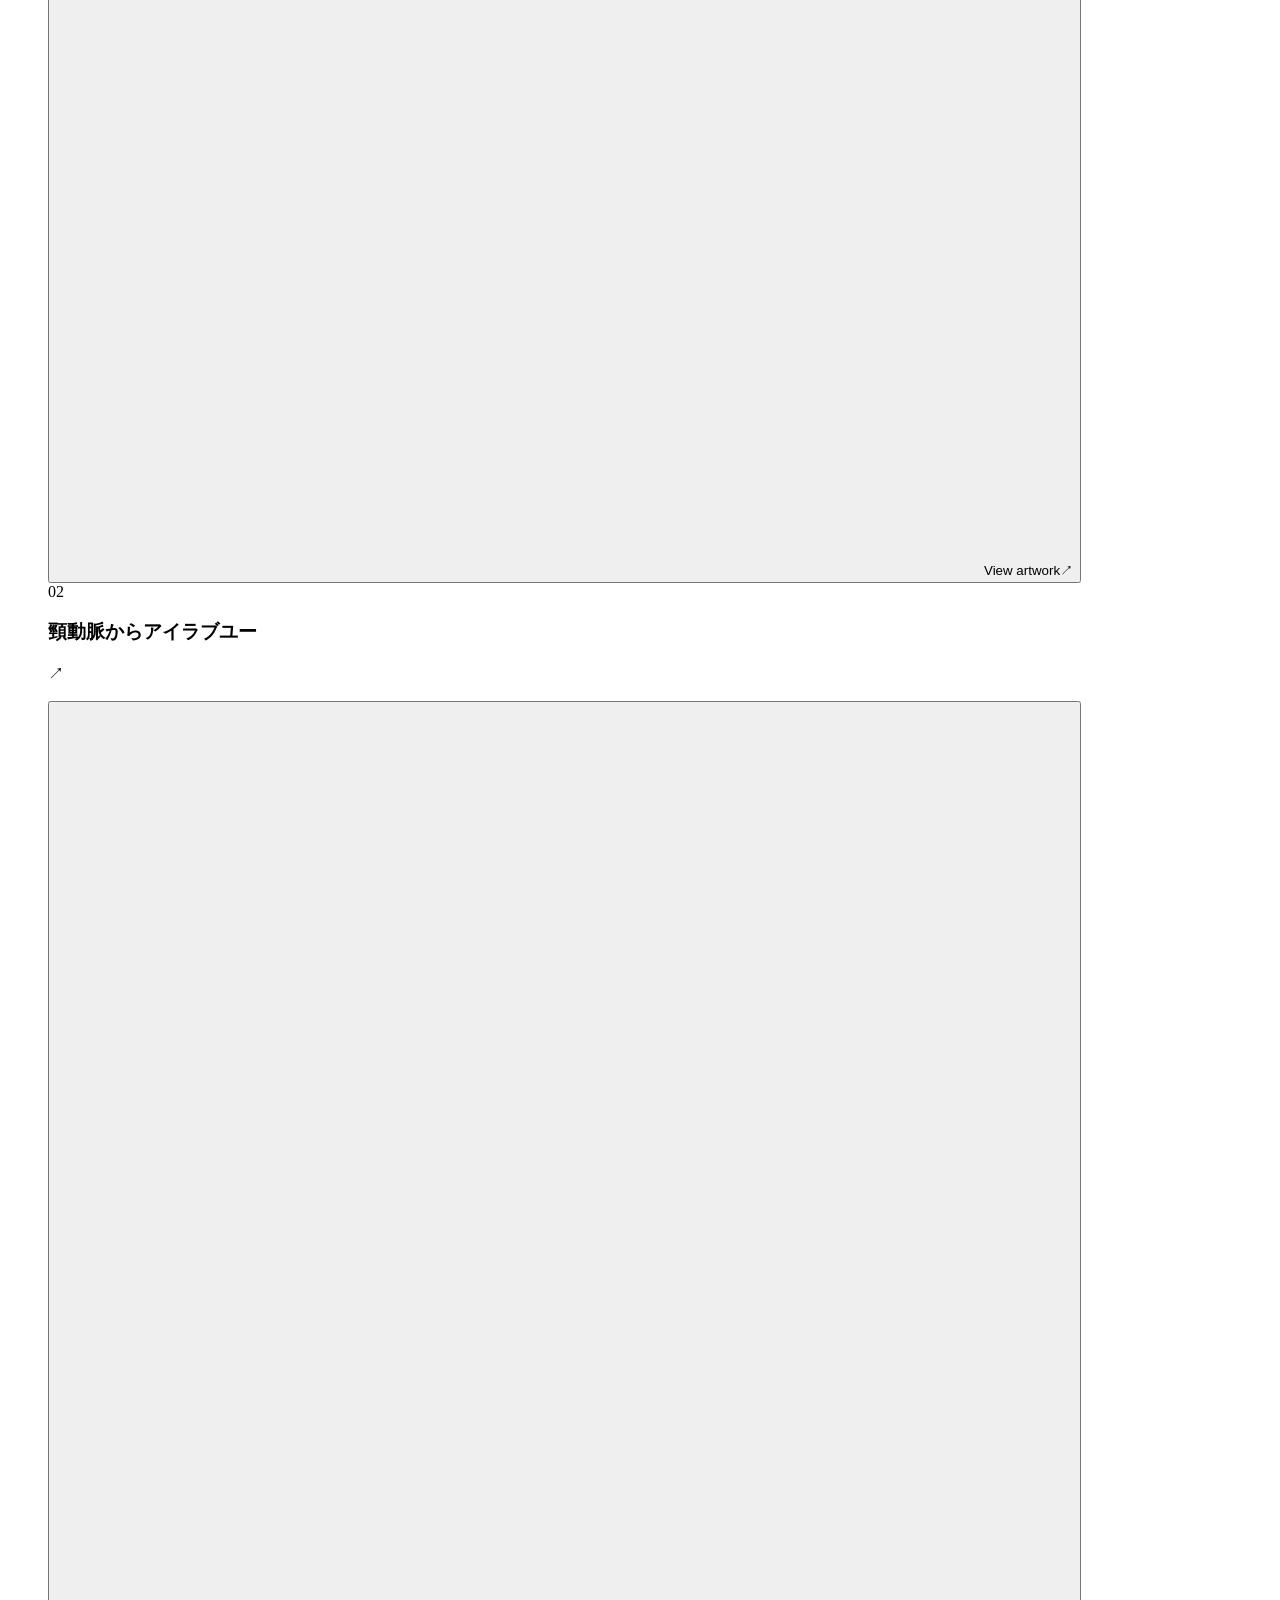
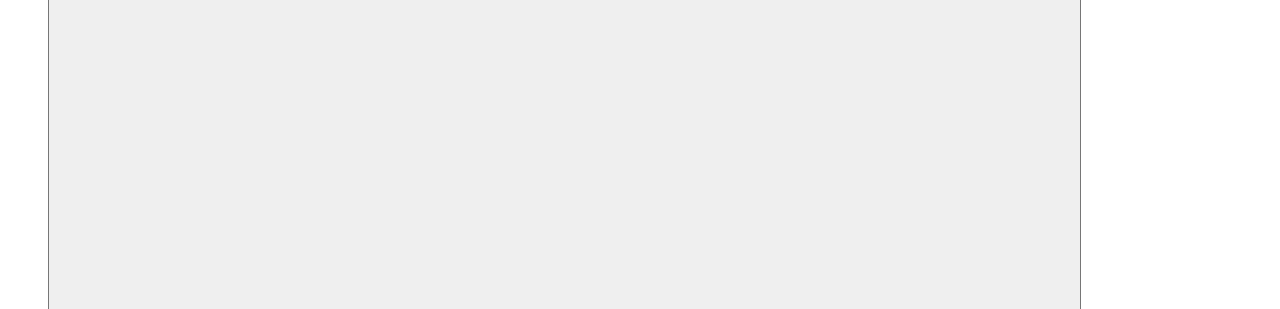
==== commit 71a81ea1: "Update portfolio publication" ====
--- a/index.html
+++ b/index.html
@@ -1,8 +1,8 @@
-<!doctype html><html lang="ja"><head><meta charset="UTF-8"><meta name="viewport" content="width=device-width,initial-scale=1"><title>もちごめ | 色彩と、甘くない表情。</title><meta name="description" content="もちごめのイラストレーション。鮮やかな色に、甘くない表情を。"><link rel="icon" href="/portfolio/favicon.svg">  <script type="module" crossorigin src="/portfolio/assets/index-CvPke3jH.js"></script>
-  <link rel="stylesheet" crossorigin href="/portfolio/assets/index-BMbGaHSt.css">
+<!doctype html><html lang="ja"><head><meta charset="UTF-8"><meta name="viewport" content="width=device-width,initial-scale=1"><title>もちごめ | 色彩と、甘くない表情。</title><meta name="description" content="もちごめのイラストレーション。鮮やかな色に、甘くない表情を。"><link rel="icon" href="/portfolio/favicon.svg">  <script type="module" crossorigin src="/portfolio/assets/index-SBI3zATZ.js"></script>
+  <link rel="stylesheet" crossorigin href="/portfolio/assets/index-CJ_oRM0O.css">
 <link rel="canonical" href="https://mochigome329.github.io/portfolio/">
 <meta property="og:type" content="website"><meta property="og:locale" content="ja_JP">
 <meta property="og:site_name" content="もちごめ"><meta property="og:title" content="もちごめ | 色彩と、甘くない表情。">
 <meta property="og:description" content="色彩と、甘さだけでは終わらない表情。AIアーティスト・もちごめの作品集。"><meta property="og:url" content="https://mochigome329.github.io/portfolio/">
 <meta property="og:image" content="https://mochigome329.github.io/portfolio/art/r062.webp"><meta name="twitter:card" content="summary_large_image">
-<meta name="twitter:creator" content="@oIwaaakIo"><meta name="robots" content="index, follow"></head><body><div id="root"><link rel="preload" as="image" imageSrcSet="/portfolio/art/r062-small.webp 480w, /portfolio/art/r062.webp 928w" imageSizes="(max-width:700px) 82vw, 40vw" fetchPriority="high"/><a class="skip" href="#works">作品へ移動</a><header class="header"><a class="home-link" href="/portfolio/" aria-label="ホームへ"><svg class="pixel" viewBox="0 0 7 7" aria-hidden="true"><path fill="currentColor" d="M2 0h3v2h2v3H5v2H2V5H0V2h2z"></path><path class="pixel-center" d="M3 3h1v1H3z"></path></svg><span>Home</span></a><nav aria-label="メインナビゲーション"><a href="/portfolio/works/" data-active="false">Works</a><a href="/portfolio/#projects" data-active="false">Play</a><a href="/portfolio/#about" data-active="false">About</a></nav><a class="header-social" href="https://x.com/oIwaaakIo" target="_blank" rel="noreferrer">Follow on X <span>↗</span></a></header><main id="top"><section class="hero" id="intro" aria-labelledby="hero-title"><div class="hero-copy"><p class="eyebrow">AI ART &amp; ILLUSTRATION</p><h1 id="hero-title" class="masthead" aria-label="Mochigome"><span>MOCHI</span><span>GOME<span class="type-period">.</span></span></h1><div class="hero-bottom"><a class="round-link" href="#works">Selected works <span class="link-disc" aria-hidden="true">↓</span></a><div class="pixel-grid" aria-hidden="true"></div></div></div><figure class="hero-art"><div class="hero-mat"><button class="artwork" aria-label="You know what I meanを拡大"><img src="/portfolio/art/r062.webp" alt="青い花を髪にまとい、ピンクの背景にうつむく人物" width="928" height="1232" srcSet="/portfolio/art/r062-small.webp 480w, /portfolio/art/r062.webp 928w" sizes="(max-width:700px) 82vw, 40vw" loading="eager" fetchPriority="high"/><span class="image-open" aria-hidden="true">View <span>↗</span></span></button><span class="registration registration-tl" aria-hidden="true"></span><span class="registration registration-br" aria-hidden="true"></span></div><figcaption><span class="eyebrow">ARTIST’S PICK</span><span class="cover-title">You know what I mean</span></figcaption></figure></section><section class="works-section featured-archive" id="works" aria-labelledby="works-title"><div class="section-heading"><h2 id="works-title">Selected works</h2><svg class="pixel" viewBox="0 0 7 7" aria-hidden="true"><path fill="currentColor" d="M2 0h3v2h2v3H5v2H2V5H0V2h2z"></path><path class="pixel-center" d="M3 3h1v1H3z"></path></svg></div><div class="art-grid"><figure class="piece"><div class="piece-top"><span class="work-number">02</span><span aria-hidden="true">↗</span></div><div class="piece-image"><button class="artwork" aria-label="頸動脈からアイラブユーを拡大"><img src="/portfolio/art/r118.webp" alt="白黒の人物から鮮やかな色が広がるポスター" width="928" height="1232" srcSet="/portfolio/art/r118-small.webp 480w, /portfolio/art/r118.webp 928w" sizes="(max-width:600px) 90vw, 50vw" loading="lazy" fetchPriority="auto"/><span class="image-open" aria-hidden="true">View <span>↗</span></span></button></div><figcaption><h3>頸動脈からアイラブユー</h3><span class="caption-rule" aria-hidden="true"></span></figcaption></figure><figure class="piece"><div class="piece-top"><span class="work-number">03</span><span aria-hidden="true">↗</span></div><div class="piece-image"><button class="artwork" aria-label="エトランジェを拡大"><img src="/portfolio/art/r002.webp" alt="青と橙の色面、装飾の衣装をまとった人物" width="928" height="1232" srcSet="/portfolio/art/r002-small.webp 480w, /portfolio/art/r002.webp 928w" sizes="(max-width:600px) 90vw, 50vw" loading="lazy" fetchPriority="auto"/><span class="image-open" aria-hidden="true">View <span>↗</span></span></button></div><figcaption><h3>エトランジェ</h3><span class="caption-rule" aria-hidden="true"></span></figcaption></figure><figure class="piece"><div class="piece-top"><span class="work-number">07</span><span aria-hidden="true">↗</span></div><div class="piece-image"><button class="artwork" aria-label="高貴を拡大"><img src="/portfolio/art/r065.webp" alt="深紅の花と豪華な装飾をまとった人物" width="928" height="1232" srcSet="/portfolio/art/r065-small.webp 480w, /portfolio/art/r065.webp 928w" sizes="(max-width:600px) 90vw, 50vw" loading="lazy" fetchPriority="auto"/><span class="image-open" aria-hidden="true">View <span>↗</span></span></button></div><figcaption><h3>高貴</h3><span class="caption-rule" aria-hidden="true"></span></figcaption></figure><figure class="piece"><div class="piece-top"><span class="work-number">09</span><span aria-hidden="true">↗</span></div><div class="piece-image"><button class="artwork" aria-label="届いてを拡大"><img src="/portfolio/art/r033.webp" alt="緑色の空へ、窓から紙飛行機を飛ばす少女" width="928" height="1232" srcSet="/portfolio/art/r033-small.webp 480w, /portfolio/art/r033.webp 928w" sizes="(max-width:600px) 90vw, 50vw" loading="lazy" fetchPriority="auto"/><span class="image-open" aria-hidden="true">View <span>↗</span></span></button></div><figcaption><h3>届いて</h3><span class="caption-rule" aria-hidden="true"></span></figcaption></figure><figure class="piece"><div class="piece-top"><span class="work-number">11</span><span aria-hidden="true">↗</span></div><div class="piece-image"><button class="artwork" aria-label="夕焼けメラコンリックを拡大"><img src="/portfolio/art/r139.webp" alt="赤く染まる夕日と青い海を背景にした人物" width="1024" height="1024" srcSet="/portfolio/art/r139-small.webp 480w, /portfolio/art/r139.webp 1024w" sizes="(max-width:600px) 90vw, 50vw" loading="lazy" fetchPriority="auto"/><span class="image-open" aria-hidden="true">View <span>↗</span></span></button></div><figcaption><h3>夕焼けメラコンリック</h3><span class="caption-rule" aria-hidden="true"></span></figcaption></figure></div><div class="archive-action"><a class="archive-link" href="/portfolio/works/"><span>THE FULL<br/><em>COLLECTION</em></span><span class="big-arrow" aria-hidden="true">↗</span><span class="archive-link-label">All works</span></a></div></section><section class="play-section" id="projects" aria-labelledby="project-title"><div class="play-top"><span class="eyebrow">ILLUST GACHA / VOL. 01</span><svg class="pixel" viewBox="0 0 7 7" aria-hidden="true"><path fill="currentColor" d="M2 0h3v2h2v3H5v2H2V5H0V2h2z"></path><path class="pixel-center" d="M3 3h1v1H3z"></path></svg></div><div class="play-layout"><div class="play-copy"><h2 id="project-title">ART.<br/><span>MEETS</span><br/>PLAY.</h2><p>引いて、集めて、好きな一枚を飾る。自作イラストから生まれた、ブラウザで遊べるガチャアプリ。</p><a class="round-link" href="https://mochigome329.github.io/illust-gacha/" target="_blank" rel="noreferrer">Play ILLUST GACHA <span class="link-disc" aria-hidden="true">↗</span></a><small>無料・課金なし / PC・スマートフォン対応</small></div><a class="play-stage" href="https://mochigome329.github.io/illust-gacha/" target="_blank" rel="noreferrer" aria-label="ILLUST GACHAを開く"><div class="stage-orbit" aria-hidden="true"></div><div class="gacha-art gacha-art-back"><img src="/portfolio/art/r025-small.webp" alt="ガチャ収録作品「モザイク」" width="480" height="637" loading="lazy"/></div><div class="gacha-art gacha-art-front"><img src="/portfolio/art/r065-small.webp" alt="ガチャ収録作品「高貴」" width="480" height="637" loading="lazy"/></div><span class="play-stamp" aria-hidden="true">TRY<br/>YOUR<br/>LUCK ↗</span></a></div></section><section class="about-section" id="about" aria-labelledby="about-title"><div class="about-heading"><h2 id="about-title">About</h2><span class="eyebrow">THE ARTIST</span></div><div class="about-content"><div class="artist-identity"><img src="/portfolio/profile.jpg" alt="もちごめのプロフィール画像" width="400" height="400" loading="lazy"/><div><h3>もちごめ<span>Mochigome</span></h3><a class="text-link" href="https://x.com/oIwaaakIo" target="_blank" rel="noreferrer">@oIwaaakIo ↗</a></div></div><p>AIを用いた作品をXで発表。AIクリエイティブチーム「スミカト」に所属し、展示にも参加しています。</p><div class="about-links"><a href="https://x.com/oIwaaakIo" target="_blank" rel="noreferrer">New work on X <span>↗</span></a><a href="https://x.com/sumikato_art" target="_blank" rel="noreferrer">スミカト / X <span>↗</span></a><a href="https://t.co/s83KgLl2EQ" target="_blank" rel="noreferrer">スミカト / BASE SHOP <span>↗</span></a></div></div></section></main><footer><svg class="pixel" viewBox="0 0 7 7" aria-hidden="true"><path fill="currentColor" d="M2 0h3v2h2v3H5v2H2V5H0V2h2z"></path><path class="pixel-center" d="M3 3h1v1H3z"></path></svg><span>© 2026</span><span class="copyright-note">作品の無断転載はご遠慮ください。</span><a class="text-link" href="#top">Back to top ↑</a></footer></div></body></html>+<meta name="twitter:creator" content="@oIwaaakIo"><meta name="robots" content="index, follow"></head><body><div id="root"><link rel="preload" as="image" imageSrcSet="/portfolio/art/r062-small.webp 480w, /portfolio/art/r062.webp 928w" imageSizes="(max-width: 700px) 92vw, 48vw" fetchPriority="high"/><a class="skip" href="#works">作品へ移動</a><header class="header"><a class="home-link" href="/portfolio/" aria-label="もちごめのホームへ"><svg class="pixel-bloom " viewBox="0 0 21 21" fill="currentColor" aria-hidden="true"><g transform="rotate(0 10.5 10.5)"><path class="bloom-petal" style="--petal:0" d="M9 0h3v1.5h1.5v3H12V6H9V4.5H7.5v-3H9z"></path></g><g transform="rotate(45 10.5 10.5)"><path class="bloom-petal" style="--petal:1" d="M9 0h3v1.5h1.5v3H12V6H9V4.5H7.5v-3H9z"></path></g><g transform="rotate(90 10.5 10.5)"><path class="bloom-petal" style="--petal:2" d="M9 0h3v1.5h1.5v3H12V6H9V4.5H7.5v-3H9z"></path></g><g transform="rotate(135 10.5 10.5)"><path class="bloom-petal" style="--petal:3" d="M9 0h3v1.5h1.5v3H12V6H9V4.5H7.5v-3H9z"></path></g><g transform="rotate(180 10.5 10.5)"><path class="bloom-petal" style="--petal:4" d="M9 0h3v1.5h1.5v3H12V6H9V4.5H7.5v-3H9z"></path></g><g transform="rotate(225 10.5 10.5)"><path class="bloom-petal" style="--petal:5" d="M9 0h3v1.5h1.5v3H12V6H9V4.5H7.5v-3H9z"></path></g><g transform="rotate(270 10.5 10.5)"><path class="bloom-petal" style="--petal:6" d="M9 0h3v1.5h1.5v3H12V6H9V4.5H7.5v-3H9z"></path></g><g transform="rotate(315 10.5 10.5)"><path class="bloom-petal" style="--petal:7" d="M9 0h3v1.5h1.5v3H12V6H9V4.5H7.5v-3H9z"></path></g><path class="bloom-heart" d="M9 7.5h3V9h1.5v3H12v1.5H9V12H7.5V9H9z"></path></svg><span>Home</span></a><nav aria-label="メインナビゲーション"><a href="/portfolio/works/" data-active="false">Works</a><a href="/portfolio/#projects" data-active="false">Play</a><a href="/portfolio/#about" data-active="false">About</a></nav><a class="header-social" href="https://x.com/oIwaaakIo" target="_blank" rel="noreferrer">Follow on X <span aria-hidden="true">↗</span></a></header><main id="top"><section class="hero page-inset" id="intro" aria-labelledby="hero-title"><div class="hero-copy"><p class="eyebrow">AI ART &amp; ILLUSTRATION</p><h1 id="hero-title" class="masthead" aria-label="Mochigome" lang="en"><span>MOCHI</span><span>GOME<span class="type-period">.</span></span></h1><div class="hero-bottom"><a class="round-link" href="#works">Selected works<!-- --> <span class="link-disc" aria-hidden="true">↓</span></a><svg class="pixel-bloom hero-bloom" viewBox="0 0 21 21" fill="currentColor" aria-hidden="true"><g transform="rotate(0 10.5 10.5)"><path class="bloom-petal" style="--petal:0" d="M9 0h3v1.5h1.5v3H12V6H9V4.5H7.5v-3H9z"></path></g><g transform="rotate(45 10.5 10.5)"><path class="bloom-petal" style="--petal:1" d="M9 0h3v1.5h1.5v3H12V6H9V4.5H7.5v-3H9z"></path></g><g transform="rotate(90 10.5 10.5)"><path class="bloom-petal" style="--petal:2" d="M9 0h3v1.5h1.5v3H12V6H9V4.5H7.5v-3H9z"></path></g><g transform="rotate(135 10.5 10.5)"><path class="bloom-petal" style="--petal:3" d="M9 0h3v1.5h1.5v3H12V6H9V4.5H7.5v-3H9z"></path></g><g transform="rotate(180 10.5 10.5)"><path class="bloom-petal" style="--petal:4" d="M9 0h3v1.5h1.5v3H12V6H9V4.5H7.5v-3H9z"></path></g><g transform="rotate(225 10.5 10.5)"><path class="bloom-petal" style="--petal:5" d="M9 0h3v1.5h1.5v3H12V6H9V4.5H7.5v-3H9z"></path></g><g transform="rotate(270 10.5 10.5)"><path class="bloom-petal" style="--petal:6" d="M9 0h3v1.5h1.5v3H12V6H9V4.5H7.5v-3H9z"></path></g><g transform="rotate(315 10.5 10.5)"><path class="bloom-petal" style="--petal:7" d="M9 0h3v1.5h1.5v3H12V6H9V4.5H7.5v-3H9z"></path></g><path class="bloom-heart" d="M9 7.5h3V9h1.5v3H12v1.5H9V12H7.5V9H9z"></path></svg></div></div><figure class="hero-art"><div class="hero-art-top"><span class="eyebrow">ARTIST’S PICK</span><span aria-hidden="true">01</span></div><div class="hero-mat"><button class="artwork" aria-label="You know what I meanを拡大"><img src="/portfolio/art/r062.webp" alt="青い花を髪にまとい、ピンクの背景にうつむく人物" width="928" height="1232" srcSet="/portfolio/art/r062-small.webp 480w, /portfolio/art/r062.webp 928w" sizes="(max-width: 700px) 92vw, 48vw" loading="eager" fetchPriority="high"/><span class="image-open" aria-hidden="true"><span>View artwork</span><span>↗</span></span></button></div><figcaption><span>You know what I mean</span><span aria-hidden="true">↗</span></figcaption></figure></section><section class="works-section page-inset featured-archive" id="works" aria-labelledby="works-title"><div class="section-heading"><h2 id="works-title">Selected works</h2><span class="section-rule" aria-hidden="true"></span><span class="section-index" aria-hidden="true">05</span></div><div class="art-grid"><figure class="piece"><div class="piece-image"><button class="artwork" aria-label="頸動脈からアイラブユーを拡大"><img src="/portfolio/art/r118.webp" alt="白黒の人物から鮮やかな色が広がるポスター" width="928" height="1232" srcSet="/portfolio/art/r118-small.webp 480w, /portfolio/art/r118.webp 928w" sizes="(max-width: 700px) 92vw, 48vw" loading="lazy" fetchPriority="auto"/><span class="image-open" aria-hidden="true"><span>View artwork</span><span>↗</span></span></button></div><figcaption><span class="work-number">02</span><h3>頸動脈からアイラブユー</h3><span class="caption-arrow" aria-hidden="true">↗</span></figcaption></figure><figure class="piece"><div class="piece-image"><button class="artwork" aria-label="エトランジェを拡大"><img src="/portfolio/art/r002.webp" alt="青と橙の色面、装飾の衣装をまとった人物" width="928" height="1232" srcSet="/portfolio/art/r002-small.webp 480w, /portfolio/art/r002.webp 928w" sizes="(max-width: 700px) 92vw, 48vw" loading="lazy" fetchPriority="auto"/><span class="image-open" aria-hidden="true"><span>View artwork</span><span>↗</span></span></button></div><figcaption><span class="work-number">03</span><h3>エトランジェ</h3><span class="caption-arrow" aria-hidden="true">↗</span></figcaption></figure><figure class="piece"><div class="piece-image"><button class="artwork" aria-label="高貴を拡大"><img src="/portfolio/art/r065.webp" alt="深紅の花と豪華な装飾をまとった人物" width="928" height="1232" srcSet="/portfolio/art/r065-small.webp 480w, /portfolio/art/r065.webp 928w" sizes="(max-width: 700px) 92vw, 48vw" loading="lazy" fetchPriority="auto"/><span class="image-open" aria-hidden="true"><span>View artwork</span><span>↗</span></span></button></div><figcaption><span class="work-number">07</span><h3>高貴</h3><span class="caption-arrow" aria-hidden="true">↗</span></figcaption></figure><figure class="piece"><div class="piece-image"><button class="artwork" aria-label="届いてを拡大"><img src="/portfolio/art/r033.webp" alt="緑色の空へ、窓から紙飛行機を飛ばす少女" width="928" height="1232" srcSet="/portfolio/art/r033-small.webp 480w, /portfolio/art/r033.webp 928w" sizes="(max-width: 700px) 92vw, 48vw" loading="lazy" fetchPriority="auto"/><span class="image-open" aria-hidden="true"><span>View artwork</span><span>↗</span></span></button></div><figcaption><span class="work-number">09</span><h3>届いて</h3><span class="caption-arrow" aria-hidden="true">↗</span></figcaption></figure><figure class="piece"><div class="piece-image"><button class="artwork" aria-label="夕焼けメラコンリックを拡大"><img src="/portfolio/art/r139.webp" alt="赤く染まる夕日と青い海を背景にした人物" width="1024" height="1024" srcSet="/portfolio/art/r139-small.webp 480w, /portfolio/art/r139.webp 1024w" sizes="(max-width: 700px) 92vw, 48vw" loading="lazy" fetchPriority="auto"/><span class="image-open" aria-hidden="true"><span>View artwork</span><span>↗</span></span></button></div><figcaption><span class="work-number">11</span><h3>夕焼けメラコンリック</h3><span class="caption-arrow" aria-hidden="true">↗</span></figcaption></figure></div><div class="archive-action"><a class="archive-link" href="/portfolio/works/"><span>ALL WORKS<span class="collection-period">.</span></span><span class="big-arrow" aria-hidden="true">↗</span></a></div></section><section class="play-section page-inset" id="projects" aria-labelledby="project-title"><div class="play-top"><span class="eyebrow">ILLUST GACHA / VOL. 01</span><svg class="pixel-bloom " viewBox="0 0 21 21" fill="currentColor" aria-hidden="true"><g transform="rotate(0 10.5 10.5)"><path class="bloom-petal" style="--petal:0" d="M9 0h3v1.5h1.5v3H12V6H9V4.5H7.5v-3H9z"></path></g><g transform="rotate(45 10.5 10.5)"><path class="bloom-petal" style="--petal:1" d="M9 0h3v1.5h1.5v3H12V6H9V4.5H7.5v-3H9z"></path></g><g transform="rotate(90 10.5 10.5)"><path class="bloom-petal" style="--petal:2" d="M9 0h3v1.5h1.5v3H12V6H9V4.5H7.5v-3H9z"></path></g><g transform="rotate(135 10.5 10.5)"><path class="bloom-petal" style="--petal:3" d="M9 0h3v1.5h1.5v3H12V6H9V4.5H7.5v-3H9z"></path></g><g transform="rotate(180 10.5 10.5)"><path class="bloom-petal" style="--petal:4" d="M9 0h3v1.5h1.5v3H12V6H9V4.5H7.5v-3H9z"></path></g><g transform="rotate(225 10.5 10.5)"><path class="bloom-petal" style="--petal:5" d="M9 0h3v1.5h1.5v3H12V6H9V4.5H7.5v-3H9z"></path></g><g transform="rotate(270 10.5 10.5)"><path class="bloom-petal" style="--petal:6" d="M9 0h3v1.5h1.5v3H12V6H9V4.5H7.5v-3H9z"></path></g><g transform="rotate(315 10.5 10.5)"><path class="bloom-petal" style="--petal:7" d="M9 0h3v1.5h1.5v3H12V6H9V4.5H7.5v-3H9z"></path></g><path class="bloom-heart" d="M9 7.5h3V9h1.5v3H12v1.5H9V12H7.5V9H9z"></path></svg></div><div class="play-layout"><div class="play-copy"><h2 id="project-title" lang="en">ART.<br/><span>MEETS</span><br/>PLAY.</h2><p>引いて、集めて、好きな一枚を。</p><a class="round-link" href="https://mochigome329.github.io/illust-gacha/" target="_blank" rel="noreferrer">Play ILLUST GACHA<!-- --> <span class="link-disc" aria-hidden="true">↗</span></a><small>無料・課金なし</small></div><a class="play-stage" href="https://mochigome329.github.io/illust-gacha/" target="_blank" rel="noreferrer" aria-label="ILLUST GACHAを開く"><div class="stage-bloom"><svg class="pixel-bloom " viewBox="0 0 21 21" fill="currentColor" aria-hidden="true"><g transform="rotate(0 10.5 10.5)"><path class="bloom-petal" style="--petal:0" d="M9 0h3v1.5h1.5v3H12V6H9V4.5H7.5v-3H9z"></path></g><g transform="rotate(45 10.5 10.5)"><path class="bloom-petal" style="--petal:1" d="M9 0h3v1.5h1.5v3H12V6H9V4.5H7.5v-3H9z"></path></g><g transform="rotate(90 10.5 10.5)"><path class="bloom-petal" style="--petal:2" d="M9 0h3v1.5h1.5v3H12V6H9V4.5H7.5v-3H9z"></path></g><g transform="rotate(135 10.5 10.5)"><path class="bloom-petal" style="--petal:3" d="M9 0h3v1.5h1.5v3H12V6H9V4.5H7.5v-3H9z"></path></g><g transform="rotate(180 10.5 10.5)"><path class="bloom-petal" style="--petal:4" d="M9 0h3v1.5h1.5v3H12V6H9V4.5H7.5v-3H9z"></path></g><g transform="rotate(225 10.5 10.5)"><path class="bloom-petal" style="--petal:5" d="M9 0h3v1.5h1.5v3H12V6H9V4.5H7.5v-3H9z"></path></g><g transform="rotate(270 10.5 10.5)"><path class="bloom-petal" style="--petal:6" d="M9 0h3v1.5h1.5v3H12V6H9V4.5H7.5v-3H9z"></path></g><g transform="rotate(315 10.5 10.5)"><path class="bloom-petal" style="--petal:7" d="M9 0h3v1.5h1.5v3H12V6H9V4.5H7.5v-3H9z"></path></g><path class="bloom-heart" d="M9 7.5h3V9h1.5v3H12v1.5H9V12H7.5V9H9z"></path></svg></div><div class="gacha-art gacha-art-back"><img src="/portfolio/art/r025-small.webp" alt="ガチャ収録作品「モザイク」" width="480" height="637" loading="lazy"/></div><div class="gacha-art gacha-art-front"><img src="/portfolio/art/r065-small.webp" alt="ガチャ収録作品「高貴」" width="480" height="637" loading="lazy"/></div><span class="play-corner" aria-hidden="true">↗</span></a></div></section><section class="about-section page-inset" id="about" aria-labelledby="about-title"><h2 id="about-title">About</h2><div class="artist-identity"><img src="/portfolio/profile.jpg" alt="もちごめのプロフィール画像" width="400" height="400" loading="lazy"/><h3>もちごめ<span>Mochigome</span></h3></div><div class="about-content"><p>AIを用いた作品をXで発表。<br/>AIクリエイティブチーム「スミカト」に所属し、展示にも参加しています。</p><div class="about-links"><a href="https://x.com/oIwaaakIo" target="_blank" rel="noreferrer">New work on X <span aria-hidden="true">↗</span></a><a href="https://x.com/sumikato_art" target="_blank" rel="noreferrer">スミカト / X <span aria-hidden="true">↗</span></a><a href="https://t.co/s83KgLl2EQ" target="_blank" rel="noreferrer">スミカト / BASE SHOP <span aria-hidden="true">↗</span></a></div></div></section></main><footer class="page-inset"><span>© 2026</span><span class="copyright-note">作品の無断転載はご遠慮ください。</span><a class="text-link" href="#top">Back to top <span aria-hidden="true">↑</span></a></footer></div></body></html>
